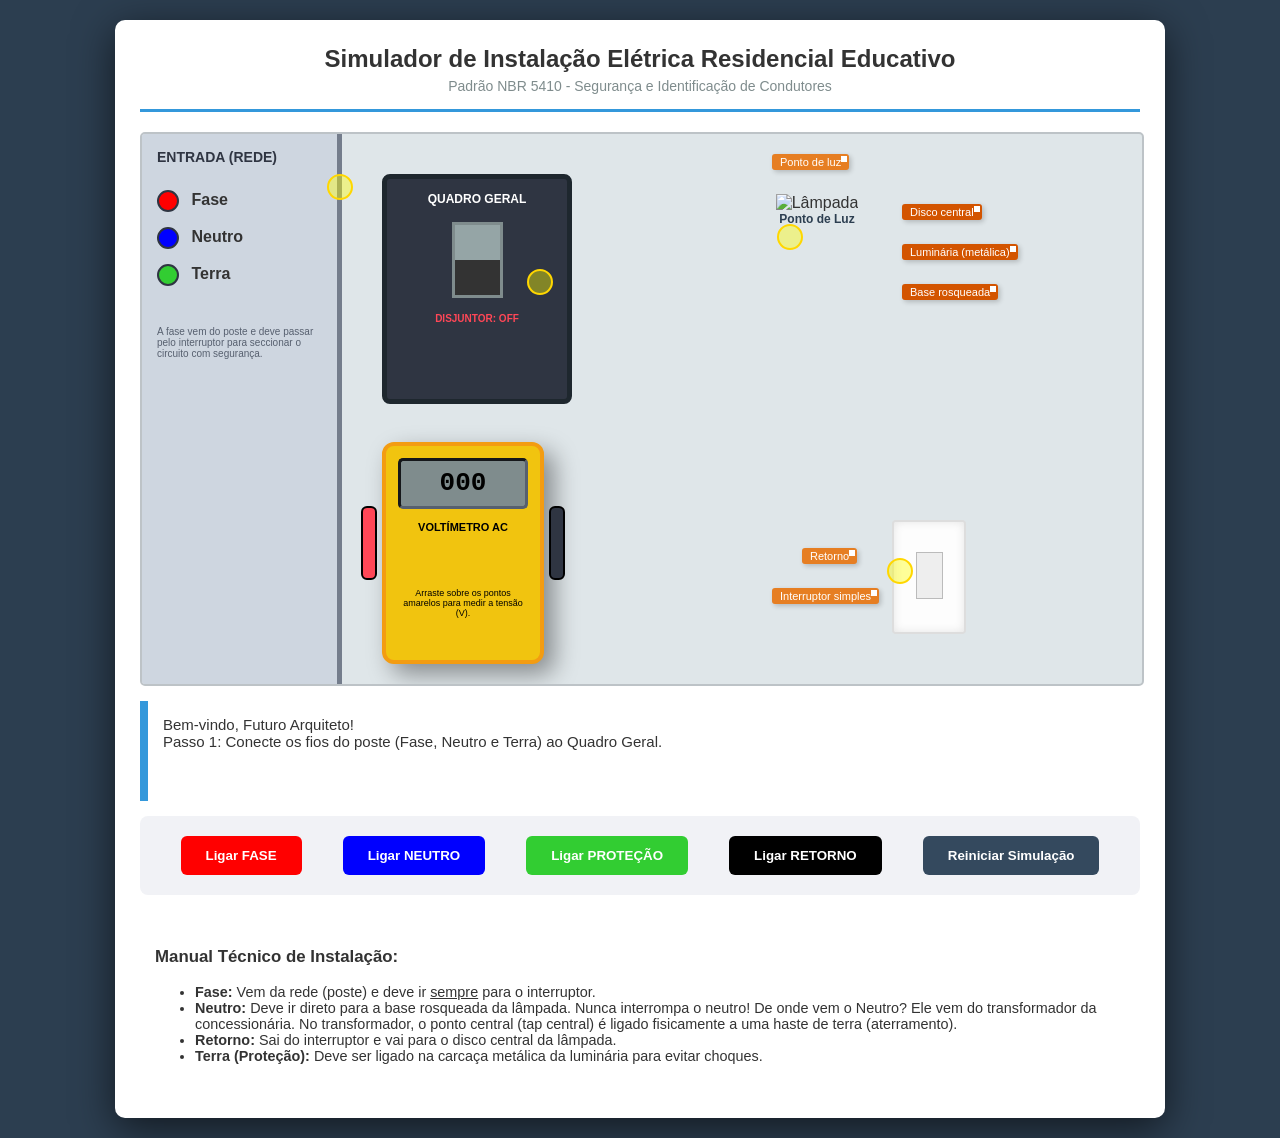
==== pagina_cinco.html @ f7be0ea6 "Create pagina_cinco.html" ====
<!DOCTYPE html>
<html lang="pt-br">
<head>
    <meta charset="UTF-8">
    <meta name="viewport" content="width=device-width, initial-scale=1.0">
    <title>Simulador Elétrico Educativo - NBR 5410</title>
    <style>
        :root {
            --fase: #ff0000;
            --neutro: #0000ff;
            --protecao: #32cd32;
            --retorno: #000000;
            --bg-wall: #dfe6e9;
        }

        body { font-family: 'Segoe UI', sans-serif; background: #2c3e50; color: white; margin: 0; display: flex; flex-direction: column; align-items: center; }
        
        #game-container { width: 1000px; background: #fff; border-radius: 10px; margin: 20px; padding: 25px; color: #333; box-shadow: 0 10px 40px rgba(0,0,0,0.6); position: relative; }
        
        .header { text-align: center; border-bottom: 3px solid #3498db; margin-bottom: 20px; padding-bottom: 10px; }

        #render-area { 
            position: relative; width: 100%; height: 550px; background: var(--bg-wall); border: 2px solid #bdc3c7; overflow: hidden; border-radius: 5px;
        }

        /* Identificadores Estilo Imagem */
        .label-tag { position: absolute; background: #e67e22; color: white; padding: 2px 8px; font-size: 11px; border-radius: 3px; z-index: 10; pointer-events: none; box-shadow: 2px 2px 5px rgba(0,0,0,0.2); }
        .label-tag::after { content: ''; position: absolute; width: 0; height: 0; border-style: solid; }

        /* Componentes */
        .component { position: absolute; cursor: pointer; z-index: 5; }
        #lampada-container { top: 60px; left: 600px; width: 150px; text-align: center; }
        #lamp-img { width: 100px; transition: filter 0.3s; }
        
        #interruptor-box { bottom: 50px; left: 750px; width: 70px; height: 110px; background: #fdfdfd; border: 2px solid #ddd; border-radius: 4px; box-shadow: inset 0 0 10px rgba(0,0,0,0.1); }
        .switch-btn { width: 25px; height: 45px; background: #eee; border: 1px solid #bbb; margin: 30px auto; cursor: pointer; }

        /* Poste e Quadro */
        #poste { position: absolute; left: 0; top: 0; width: 200px; height: 100%; background: #ced6e0; border-right: 5px solid #747d8c; padding: 15px; box-sizing: border-box; }
        .wire-source { width: 18px; height: 18px; border-radius: 50%; display: inline-block; margin-right: 8px; border: 2px solid #2f3542; cursor: pointer; vertical-align: middle; }

        #quadro-distribuicao { position: absolute; left: 240px; top: 40px; width: 160px; height: 200px; background: #2f3542; border-radius: 8px; border: 5px solid #1e272e; color: white; text-align: center; padding: 10px; }
        .breaker { width: 45px; height: 70px; background: #95a5a6; border: 3px solid #7f8c8d; margin: 15px auto; cursor: pointer; position: relative; }
        .breaker-toggle { width: 100%; height: 50%; background: #333; position: absolute; bottom: 0; transition: transform 0.2s; }
        .breaker.on .breaker-toggle { transform: translateY(-100%); background: #c0392b; }

        /* Multímetro */
        #multimeter { 
            position: absolute; width: 130px; height: 190px; background: #f1c40f; border: 4px solid #f39c12; border-radius: 12px; 
            bottom: 20px; left: 240px; z-index: 100; cursor: move; padding: 12px; color: #000; text-align: center; box-shadow: 10px 10px 25px rgba(0,0,0,0.4);
        }
        #multi-display { background: #7f8c8d; height: 45px; border-radius: 5px; font-family: 'Courier New', monospace; font-size: 26px; line-height: 45px; margin-bottom: 12px; border: 3px inset #57606f; color: #000; font-weight: bold; }
        .probe { position: absolute; width: 12px; height: 70px; border-radius: 6px; pointer-events: none; }
        #probe-red { background: #ff4757; left: -25px; top: 60px; border: 2px solid #000; }
        #probe-black { background: #2f3542; right: -25px; top: 60px; border: 2px solid #000; }

        /* Interface */
        .controls { display: flex; justify-content: space-around; padding: 20px; background: #f1f2f6; border-radius: 8px; margin-top: 15px; }
        .wire-btn { padding: 12px 25px; border: none; border-radius: 6px; cursor: pointer; font-weight: bold; color: white; transition: 0.2s; }
        .btn-fase { background: var(--fase); }
        .btn-neutro { background: var(--neutro); }
        .btn-terra { background: var(--protecao); }
        .btn-retorno { background: var(--retorno); }
        .selected { transform: scale(1.1); box-shadow: 0 0 20px gold; outline: 3px solid #f1c40f; }

        #message-box { height: 70px; margin-top: 15px; padding: 15px; background: #fff; border-left: 8px solid #3498db; font-weight: 500; font-size: 15px; }
        
        svg { position: absolute; top: 0; left: 0; width: 100%; height: 100%; pointer-events: none; z-index: 2; }
        line { stroke-width: 6; stroke-linecap: round; filter: drop-shadow(2px 2px 2px rgba(0,0,0,0.3)); }
        
        /* Hitpoints de Medição */
        .hit-point { position: absolute; width: 22px; height: 22px; background: rgba(255, 255, 0, 0.4); border: 2px solid gold; border-radius: 50%; z-index: 20; cursor: crosshair; }
        .hit-point:hover { background: rgba(255, 255, 0, 0.9); transform: scale(1.2); }
        
        /* --- FIX IS HERE: CSS for Shock Effect --- */
.short-circuit { 
    animation: flash-red 0.15s infinite; 
    background-color: rgba(255, 0, 0, 0.7) !important; 
}

@keyframes flash-red { 
    0% { opacity: 1; } 
    50% { opacity: 0.5; } 
    100% { opacity: 1; } 
}
/* --- END OF CSS FIX --- */
    </style>
</head>
<body>

<div id="game-container">
    <div class="header">
        <h2 style="margin:0">Simulador de Instalação Elétrica Residencial Educativo</h2>
        <p style="margin:5px; font-size: 14px; color: #7f8c8d;">Padrão NBR 5410 - Segurança e Identificação de Condutores</p>
    </div>

    <div id="render-area">
        <svg id="wire-canvas"></svg>

        <div class="label-tag" style="top: 20px; left: 630px;">Ponto de luz</div>
        <div class="label-tag" style="top: 70px; left: 760px; background: #d35400;">Disco central</div>
        <div class="label-tag" style="top: 110px; left: 760px; background: #d35400;">Luminária (metálica)</div>
        <div class="label-tag" style="top: 150px; left: 760px; background: #d35400;">Base rosqueada</div>
        <div class="label-tag" style="bottom: 120px; left: 660px;">Retorno</div>
        <div class="label-tag" style="bottom: 80px; left: 630px;">Interruptor simples</div>

        <div id="poste">
            <h4 style="margin:0; font-size: 14px; color: #2f3542;">ENTRADA (REDE)</h4>
            <div style="margin-top:25px">
                <div onclick="selectWire('fase', document.querySelector('.btn-fase'))"><span class="wire-source btn-fase"></span> <strong>Fase</strong></div>
                <div style="margin-top:15px" onclick="selectWire('neutro', document.querySelector('.btn-neutro'))"><span class="wire-source btn-neutro"></span> <strong>Neutro</strong></div>
                <div style="margin-top:15px" onclick="selectWire('protecao', document.querySelector('.btn-terra'))"><span class="wire-source btn-terra"></span> <strong>Terra</strong></div>
            </div>
            <p style="font-size: 10px; margin-top:40px; color: #57606f;">A fase vem do poste e deve passar pelo interruptor para seccionar o circuito com segurança.</p>
        </div>

        <div id="quadro-distribuicao" onclick="makeConnection('quadro')">
            <strong style="font-size: 12px;">QUADRO GERAL</strong>
            <div id="disjuntor-geral" class="breaker" onclick="toggleBreaker(event)">
                <div class="breaker-toggle"></div>
            </div>
            <div id="status-energia" style="font-size: 10px; font-weight: bold; color: #ff4757;">DISJUNTOR: OFF</div>
        </div>

        <div id="multimeter" onmousedown="startDrag(event)">
            <div id="multi-display">000</div>
            <div style="font-size: 11px; font-weight: bold;">VOLTÍMETRO AC</div>
            <div id="probe-red" class="probe"></div>
            <div id="probe-black" class="probe"></div>
            <p style="font-size: 9px; margin-top: 55px;">Arraste sobre os pontos amarelos para medir a tensão (V).</p>
        </div>

        <div class="hit-point" title="Entrada Fase" style="top: 40px; left: 185px;" onmouseover="measure('fase_bruta')" onmouseout="clearMeasure()"></div>
        <div class="hit-point" title="Saída Quadro" style="top: 135px; left: 385px;" onmouseover="measure('fase_quadro')" onmouseout="clearMeasure()"></div>
        <div class="hit-point" title="Terminal Interruptor" style="bottom: 100px; left: 745px;" onmouseover="measure('interruptor')" onmouseout="clearMeasure()"></div>
        <div class="hit-point" title="Terminal Lâmpada" style="top: 90px; left: 635px;" onmouseover="measure('lampada')" onmouseout="clearMeasure()"></div>

        <div id="lampada-container" class="component" onclick="makeConnection('lampada')">
            <img id="lamp-img" src="https://cdn-icons-png.flaticon.com/512/702/702797.png" alt="Lâmpada">
            <div style="font-size: 12px; font-weight: bold; color: #2c3e50;">Ponto de Luz</div>
        </div>

        <div id="interruptor-box" class="component" onclick="makeConnection('interruptor')">
            <div id="switch-lever" class="switch-btn" onclick="event.stopPropagation(); toggleSwitch();"></div>
        </div>
    </div>

    <div id="message-box">
        Bem-vindo, Futuro Arquiteto! <br>Passo 1: Conecte os fios do poste (Fase, Neutro e Terra) ao Quadro Geral.
    </div>

    <div class="controls">
        <button class="wire-btn btn-fase" onclick="selectWire('fase', this)">Ligar FASE</button>
        <button class="wire-btn btn-neutro" onclick="selectWire('neutro', this)">Ligar NEUTRO</button>
        <button class="wire-btn btn-terra" onclick="selectWire('protecao', this)">Ligar PROTEÇÃO</button>
        <button class="wire-btn btn-retorno" onclick="selectWire('retorno', this)">Ligar RETORNO</button>
        <button class="wire-btn" style="background: #34495e;" onclick="resetGame()">Reiniciar Simulação</button>
    </div>
    
      <div style="margin-top: 20px; font-size: 0.9em; background: #fff; padding: 15px; border-radius: 5px;">
        <h3>Manual Técnico de Instalação:</h3>
        <ul>
            <li><strong>Fase:</strong> Vem da rede (poste) e deve ir <u>sempre</u> para o interruptor.</li>
            <li><strong>Neutro:</strong> Deve ir direto para a base rosqueada da lâmpada. Nunca interrompa o neutro! De onde vem o Neutro? Ele vem do transformador da concessionária. No transformador, o ponto central (tap central) é ligado fisicamente a uma haste de terra (aterramento).</li>
            <li><strong>Retorno:</strong> Sai do interruptor e vai para o disco central da lâmpada.</li>
            <li><strong>Terra (Proteção):</strong> Deve ser ligado na carcaça metálica da luminária para evitar choques.</li>
        </ul>
    </div>
</div>

<script>
     let switchOn = false; 
    let selectedWireType = null;
    let breakerOn = false;
    let connections = { 
        posteToQuadro: { fase: false, neutro: false, protecao: false },
        quadroToHouse: { fase: false, neutro: false, retorno: false, protecao: false }
    };

    const canvas = document.getElementById('wire-canvas');
    const msgBox = document.getElementById('message-box');
    const display = document.getElementById('multi-display');

    function selectWire(type, btn) {
        selectedWireType = type;
        document.querySelectorAll('.wire-btn').forEach(b => b.classList.remove('selected'));
        btn.classList.add('selected');
        msgBox.innerHTML = `Fio <strong>${type.toUpperCase()}</strong> selecionado. Clique no destino para conectar.`;
    }

    function toggleBreaker(e) {
        e.stopPropagation();
        if (!connections.posteToQuadro.fase) {
            msgBox.innerHTML = "❌ <span style='color:red'>ERRO:</span> Não há energia chegando do poste ao quadro!";
            return;
        }
        breakerOn = !breakerOn;
        const b = document.getElementById('disjuntor-geral');
        const s = document.getElementById('status-energia');
        if (breakerOn) {
            b.classList.add('on');
            s.innerText = "DISJUNTOR: ON";
            s.style.color = "#2ecc71";
            msgBox.innerHTML = "⚡ <strong>Energia armada!</strong> Use o multímetro para testar os pontos de luz.";
            checkVictory();
        } else {
            b.classList.remove('on');
            s.innerText = "DISJUNTOR: OFF";
            s.style.color = "#ff4757";
            document.getElementById('lamp-img').style.filter = "none";
        }
    }

    function drawLine(x1, y1, x2, y2, color) {
        const line = document.createElementNS('http://www.w3.org/2000/svg', 'line');
        line.setAttribute('x1', x1); line.setAttribute('y1', y1);
        line.setAttribute('x2', x2); line.setAttribute('y2', y2);
        line.setAttribute('stroke', color);
        canvas.appendChild(line);
    }

   function makeConnection(target) {
    if (!selectedWireType) return;

    let isCorrect = false; // Track if the connection is valid

    if (selectedWireType === 'fase') {
        if (target === 'quadro') {
            drawLine(200, 45, 240, 140, 'red');
            connections.posteToQuadro.fase = true;
            msgBox.innerText = "Fase conectada à entrada do disjuntor geral.";
            isCorrect = true;
        } else if (target === 'interruptor') {
            if (!connections.posteToQuadro.fase) { msgBox.innerText = "Ligue o quadro ao poste primeiro!"; return; }
            drawLine(400, 140, 750, 440, 'red');
            connections.quadroToHouse.fase = true;
            msgBox.innerText = "Fase conectada ao interruptor (conforme NBR 5410).";
            isCorrect = true;
        }
    } 
    else if (selectedWireType === 'neutro') {
        if (target === 'quadro') {
            drawLine(200, 85, 240, 95, 'blue');
            connections.posteToQuadro.neutro = true;
            isCorrect = true;
        } else if (target === 'lampada') {
            drawLine(400, 95, 630, 95, 'blue');
            connections.quadroToHouse.neutro = true;
            msgBox.innerText = "Neutro conectado à base rosqueada da lâmpada.";
            isCorrect = true;
        }
    }
    else if (selectedWireType === 'retorno' && target === 'lampada') {
        if (!connections.quadroToHouse.fase) { msgBox.innerText = "O interruptor precisa de fase para gerar retorno!"; return; }
        drawLine(785, 440, 700, 150, 'black');
        connections.quadroToHouse.retorno = true;
        msgBox.innerText = "Retorno conectado ao disco central da lâmpada.";
        isCorrect = true;
    }
    else if (selectedWireType === 'protecao' && target === 'lampada') {
        drawLine(200, 125, 740, 70, 'green');
        connections.quadroToHouse.protecao = true;
        msgBox.innerText = "Luminária metálica devidamente aterrada.";
        isCorrect = true;
    }

    // --- FIX IS HERE: Trigger shock if connection was invalid ---
    if (!isCorrect) {
        triggerShortCircuit();
    }
    // --- END OF LOGIC FIX ---

    if (breakerOn) checkVictory();
}

// New function to handle the visual shock
function triggerShortCircuit() {
    msgBox.innerHTML = "<strong style='color:red;'>💥 ERRO DE CONEXÃO!</strong> Isso causaria um curto-circuito ou choque!";
    const area = document.getElementById('render-area');
    area.classList.add('short-circuit');
    
    setTimeout(() => {
        area.classList.remove('short-circuit');
        // Optional: Reset logic here if you want them to start over after a shock
    }, 1000);
}

    
    function startDrag(e) {
        let multi = document.getElementById('multimeter');
        let offset = { x: e.clientX - multi.offsetLeft, y: e.clientY - multi.offsetTop };
        document.onmousemove = (ev) => {
            multi.style.left = (ev.clientX - offset.x) + 'px';
            multi.style.top = (ev.clientY - offset.y) + 'px';
        };
        document.onmouseup = () => document.onmousemove = null;
    }

    function resetGame() { location.reload(); }
    
   

function toggleSwitch() {
    // Only allow the switch to work if wires are connected
    if (!connections.quadroToHouse.fase || !connections.quadroToHouse.retorno) {
        msgBox.innerHTML = "⚠️ O interruptor está sem fiação completa para funcionar.";
        return;
    }

    switchOn = !switchOn;
    const lever = document.getElementById('switch-lever');
    
    lever.style.backgroundColor = switchOn ? "#fff" : "#eee";
    lever.style.transform = switchOn ? "scaleY(0.8)" : "scaleY(1)";

    msgBox.innerHTML = switchOn ? "🔌 <strong>Interruptor Ligado.</strong>" : "🔌 <strong>Interruptor Desligado.</strong>";

    checkVictory();
}

// Single, definitive measurement function
function measure(point) {
    if (point === 'fase_bruta') {
        display.innerText = "127";
    } else if (!breakerOn) {
        display.innerText = "000";
    } else {
        if (point === 'fase_quadro' && connections.posteToQuadro.fase) {
            display.innerText = "127";
        } else if (point === 'interruptor' && connections.quadroToHouse.fase) {
            display.innerText = "127";
        } else if (point === 'lampada' && connections.quadroToHouse.retorno && switchOn) {
            display.innerText = "127";
        } else {
            display.innerText = "000";
        }
    }
}

function clearMeasure() { 
    display.innerText = "000"; 
}

function checkVictory() {
    const lamp = document.getElementById('lamp-img');
    const isFullyConnected = connections.quadroToHouse.fase && 
                             connections.quadroToHouse.neutro && 
                             connections.quadroToHouse.retorno;

    if (breakerOn && switchOn && isFullyConnected) {
        lamp.style.filter = "drop-shadow(0 0 40px #f1c40f) brightness(1.3)";
        msgBox.innerHTML = "<b style='color:green; font-size: 18px;'>💡 EXCELENTE! Circuito fechado e Lâmpada Acesa!</b>";
    } else {
        lamp.style.filter = "none";
        if (breakerOn && !switchOn && isFullyConnected) {
            msgBox.innerHTML = "⚡ <b>Circuito pronto.</b> Ligue o interruptor para acender a lâmpada.";
        }
    }
}

</script>

</body>
</html>
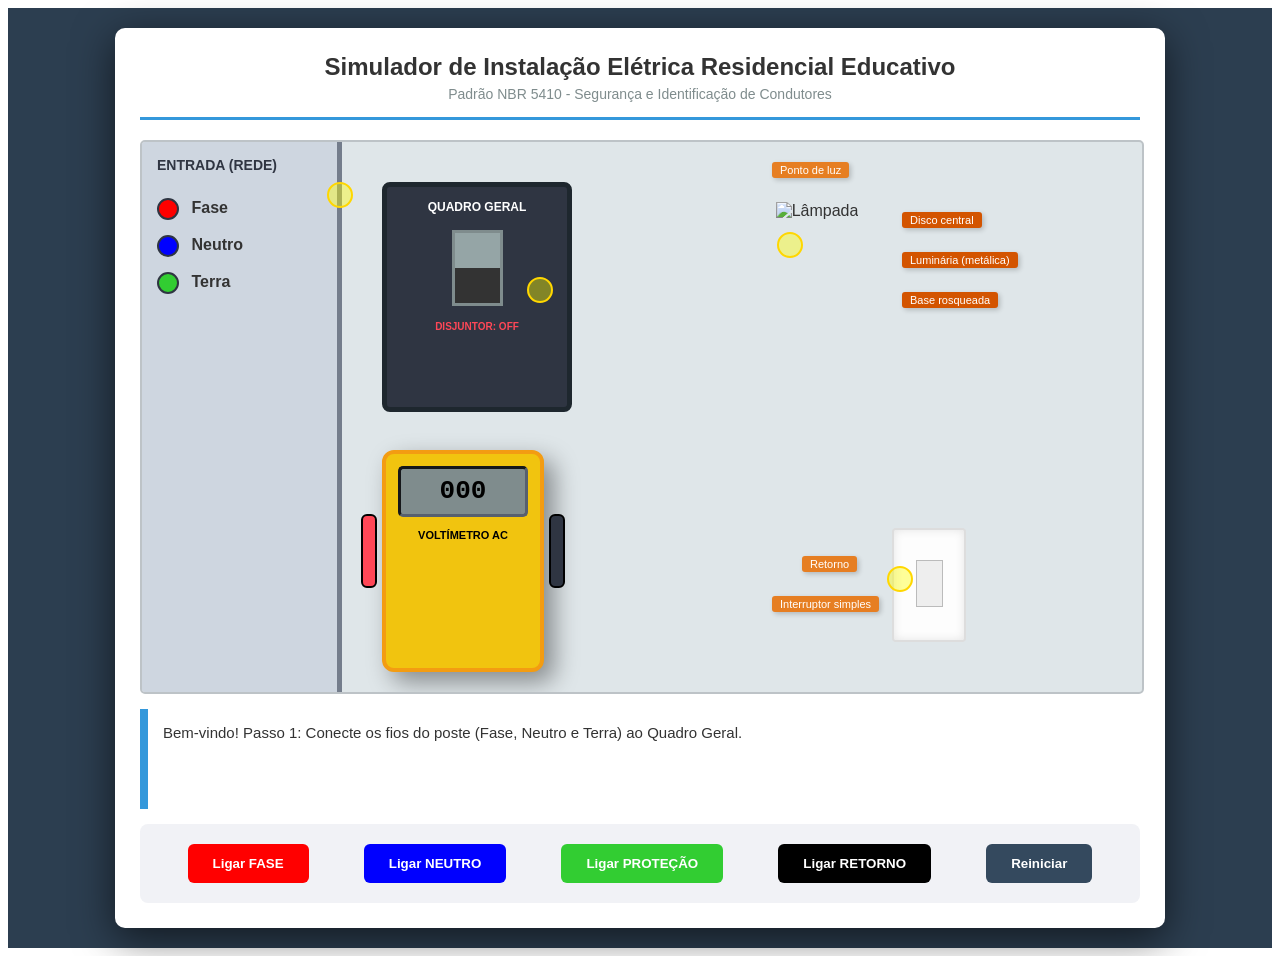
==== commit a9e2bfc5: "Update pagina_cinco.html" ====
--- a/pagina_cinco.html
+++ b/pagina_cinco.html
@@ -5,17 +5,32 @@
     <meta name="viewport" content="width=device-width, initial-scale=1.0">
     <title>Simulador Elétrico Educativo - NBR 5410</title>
     <style>
-        :root {
+        /* Scoped styles to prevent index.html interference */
+        #simulador-p5-root {
             --fase: #ff0000;
             --neutro: #0000ff;
             --protecao: #32cd32;
             --retorno: #000000;
             --bg-wall: #dfe6e9;
-        }
-
-        body { font-family: 'Segoe UI', sans-serif; background: #2c3e50; color: white; margin: 0; display: flex; flex-direction: column; align-items: center; }
-        
-        #game-container { width: 1000px; background: #fff; border-radius: 10px; margin: 20px; padding: 25px; color: #333; box-shadow: 0 10px 40px rgba(0,0,0,0.6); position: relative; }
+            font-family: 'Segoe UI', Tahoma, Geneva, Verdana, sans-serif;
+            background: #2c3e50;
+            color: white;
+            display: flex;
+            flex-direction: column;
+            align-items: center;
+            padding: 20px;
+            min-height: 100vh;
+        }
+        
+        #game-container { 
+            width: 1000px; 
+            background: #fff; 
+            border-radius: 10px; 
+            padding: 25px; 
+            color: #333; 
+            box-shadow: 0 10px 40px rgba(0,0,0,0.6); 
+            position: relative; 
+        }
         
         .header { text-align: center; border-bottom: 3px solid #3498db; margin-bottom: 20px; padding-bottom: 10px; }
 
@@ -23,11 +38,8 @@
             position: relative; width: 100%; height: 550px; background: var(--bg-wall); border: 2px solid #bdc3c7; overflow: hidden; border-radius: 5px;
         }
 
-        /* Identificadores Estilo Imagem */
         .label-tag { position: absolute; background: #e67e22; color: white; padding: 2px 8px; font-size: 11px; border-radius: 3px; z-index: 10; pointer-events: none; box-shadow: 2px 2px 5px rgba(0,0,0,0.2); }
-        .label-tag::after { content: ''; position: absolute; width: 0; height: 0; border-style: solid; }
-
-        /* Componentes */
+
         .component { position: absolute; cursor: pointer; z-index: 5; }
         #lampada-container { top: 60px; left: 600px; width: 150px; text-align: center; }
         #lamp-img { width: 100px; transition: filter 0.3s; }
@@ -35,7 +47,6 @@
         #interruptor-box { bottom: 50px; left: 750px; width: 70px; height: 110px; background: #fdfdfd; border: 2px solid #ddd; border-radius: 4px; box-shadow: inset 0 0 10px rgba(0,0,0,0.1); }
         .switch-btn { width: 25px; height: 45px; background: #eee; border: 1px solid #bbb; margin: 30px auto; cursor: pointer; }
 
-        /* Poste e Quadro */
         #poste { position: absolute; left: 0; top: 0; width: 200px; height: 100%; background: #ced6e0; border-right: 5px solid #747d8c; padding: 15px; box-sizing: border-box; }
         .wire-source { width: 18px; height: 18px; border-radius: 50%; display: inline-block; margin-right: 8px; border: 2px solid #2f3542; cursor: pointer; vertical-align: middle; }
 
@@ -44,7 +55,6 @@
         .breaker-toggle { width: 100%; height: 50%; background: #333; position: absolute; bottom: 0; transition: transform 0.2s; }
         .breaker.on .breaker-toggle { transform: translateY(-100%); background: #c0392b; }
 
-        /* Multímetro */
         #multimeter { 
             position: absolute; width: 130px; height: 190px; background: #f1c40f; border: 4px solid #f39c12; border-radius: 12px; 
             bottom: 20px; left: 240px; z-index: 100; cursor: move; padding: 12px; color: #000; text-align: center; box-shadow: 10px 10px 25px rgba(0,0,0,0.4);
@@ -54,7 +64,6 @@
         #probe-red { background: #ff4757; left: -25px; top: 60px; border: 2px solid #000; }
         #probe-black { background: #2f3542; right: -25px; top: 60px; border: 2px solid #000; }
 
-        /* Interface */
         .controls { display: flex; justify-content: space-around; padding: 20px; background: #f1f2f6; border-radius: 8px; margin-top: 15px; }
         .wire-btn { padding: 12px 25px; border: none; border-radius: 6px; cursor: pointer; font-weight: bold; color: white; transition: 0.2s; }
         .btn-fase { background: var(--fase); }
@@ -63,303 +72,224 @@
         .btn-retorno { background: var(--retorno); }
         .selected { transform: scale(1.1); box-shadow: 0 0 20px gold; outline: 3px solid #f1c40f; }
 
-        #message-box { height: 70px; margin-top: 15px; padding: 15px; background: #fff; border-left: 8px solid #3498db; font-weight: 500; font-size: 15px; }
+        #message-box { height: 70px; margin-top: 15px; padding: 15px; background: #fff; border-left: 8px solid #3498db; font-weight: 500; font-size: 15px; color: #333; }
         
         svg { position: absolute; top: 0; left: 0; width: 100%; height: 100%; pointer-events: none; z-index: 2; }
         line { stroke-width: 6; stroke-linecap: round; filter: drop-shadow(2px 2px 2px rgba(0,0,0,0.3)); }
         
-        /* Hitpoints de Medição */
         .hit-point { position: absolute; width: 22px; height: 22px; background: rgba(255, 255, 0, 0.4); border: 2px solid gold; border-radius: 50%; z-index: 20; cursor: crosshair; }
         .hit-point:hover { background: rgba(255, 255, 0, 0.9); transform: scale(1.2); }
         
-        /* --- FIX IS HERE: CSS for Shock Effect --- */
-.short-circuit { 
-    animation: flash-red 0.15s infinite; 
-    background-color: rgba(255, 0, 0, 0.7) !important; 
-}
-
-@keyframes flash-red { 
-    0% { opacity: 1; } 
-    50% { opacity: 0.5; } 
-    100% { opacity: 1; } 
-}
-/* --- END OF CSS FIX --- */
+        .short-circuit { animation: flash-red 0.15s infinite; background-color: rgba(255, 0, 0, 0.7) !important; }
+        @keyframes flash-red { 0% { opacity: 1; } 50% { opacity: 0.5; } 100% { opacity: 1; } }
     </style>
 </head>
 <body>
 
-<div id="game-container">
-    <div class="header">
-        <h2 style="margin:0">Simulador de Instalação Elétrica Residencial Educativo</h2>
-        <p style="margin:5px; font-size: 14px; color: #7f8c8d;">Padrão NBR 5410 - Segurança e Identificação de Condutores</p>
-    </div>
-
-    <div id="render-area">
-        <svg id="wire-canvas"></svg>
-
-        <div class="label-tag" style="top: 20px; left: 630px;">Ponto de luz</div>
-        <div class="label-tag" style="top: 70px; left: 760px; background: #d35400;">Disco central</div>
-        <div class="label-tag" style="top: 110px; left: 760px; background: #d35400;">Luminária (metálica)</div>
-        <div class="label-tag" style="top: 150px; left: 760px; background: #d35400;">Base rosqueada</div>
-        <div class="label-tag" style="bottom: 120px; left: 660px;">Retorno</div>
-        <div class="label-tag" style="bottom: 80px; left: 630px;">Interruptor simples</div>
-
-        <div id="poste">
-            <h4 style="margin:0; font-size: 14px; color: #2f3542;">ENTRADA (REDE)</h4>
-            <div style="margin-top:25px">
-                <div onclick="selectWire('fase', document.querySelector('.btn-fase'))"><span class="wire-source btn-fase"></span> <strong>Fase</strong></div>
-                <div style="margin-top:15px" onclick="selectWire('neutro', document.querySelector('.btn-neutro'))"><span class="wire-source btn-neutro"></span> <strong>Neutro</strong></div>
-                <div style="margin-top:15px" onclick="selectWire('protecao', document.querySelector('.btn-terra'))"><span class="wire-source btn-terra"></span> <strong>Terra</strong></div>
-            </div>
-            <p style="font-size: 10px; margin-top:40px; color: #57606f;">A fase vem do poste e deve passar pelo interruptor para seccionar o circuito com segurança.</p>
-        </div>
-
-        <div id="quadro-distribuicao" onclick="makeConnection('quadro')">
-            <strong style="font-size: 12px;">QUADRO GERAL</strong>
-            <div id="disjuntor-geral" class="breaker" onclick="toggleBreaker(event)">
-                <div class="breaker-toggle"></div>
-            </div>
-            <div id="status-energia" style="font-size: 10px; font-weight: bold; color: #ff4757;">DISJUNTOR: OFF</div>
-        </div>
-
-        <div id="multimeter" onmousedown="startDrag(event)">
-            <div id="multi-display">000</div>
-            <div style="font-size: 11px; font-weight: bold;">VOLTÍMETRO AC</div>
-            <div id="probe-red" class="probe"></div>
-            <div id="probe-black" class="probe"></div>
-            <p style="font-size: 9px; margin-top: 55px;">Arraste sobre os pontos amarelos para medir a tensão (V).</p>
-        </div>
-
-        <div class="hit-point" title="Entrada Fase" style="top: 40px; left: 185px;" onmouseover="measure('fase_bruta')" onmouseout="clearMeasure()"></div>
-        <div class="hit-point" title="Saída Quadro" style="top: 135px; left: 385px;" onmouseover="measure('fase_quadro')" onmouseout="clearMeasure()"></div>
-        <div class="hit-point" title="Terminal Interruptor" style="bottom: 100px; left: 745px;" onmouseover="measure('interruptor')" onmouseout="clearMeasure()"></div>
-        <div class="hit-point" title="Terminal Lâmpada" style="top: 90px; left: 635px;" onmouseover="measure('lampada')" onmouseout="clearMeasure()"></div>
-
-        <div id="lampada-container" class="component" onclick="makeConnection('lampada')">
-            <img id="lamp-img" src="https://cdn-icons-png.flaticon.com/512/702/702797.png" alt="Lâmpada">
-            <div style="font-size: 12px; font-weight: bold; color: #2c3e50;">Ponto de Luz</div>
-        </div>
-
-        <div id="interruptor-box" class="component" onclick="makeConnection('interruptor')">
-            <div id="switch-lever" class="switch-btn" onclick="event.stopPropagation(); toggleSwitch();"></div>
-        </div>
-    </div>
-
-    <div id="message-box">
-        Bem-vindo, Futuro Arquiteto! <br>Passo 1: Conecte os fios do poste (Fase, Neutro e Terra) ao Quadro Geral.
-    </div>
-
-    <div class="controls">
-        <button class="wire-btn btn-fase" onclick="selectWire('fase', this)">Ligar FASE</button>
-        <button class="wire-btn btn-neutro" onclick="selectWire('neutro', this)">Ligar NEUTRO</button>
-        <button class="wire-btn btn-terra" onclick="selectWire('protecao', this)">Ligar PROTEÇÃO</button>
-        <button class="wire-btn btn-retorno" onclick="selectWire('retorno', this)">Ligar RETORNO</button>
-        <button class="wire-btn" style="background: #34495e;" onclick="resetGame()">Reiniciar Simulação</button>
-    </div>
-    
-      <div style="margin-top: 20px; font-size: 0.9em; background: #fff; padding: 15px; border-radius: 5px;">
-        <h3>Manual Técnico de Instalação:</h3>
-        <ul>
-            <li><strong>Fase:</strong> Vem da rede (poste) e deve ir <u>sempre</u> para o interruptor.</li>
-            <li><strong>Neutro:</strong> Deve ir direto para a base rosqueada da lâmpada. Nunca interrompa o neutro! De onde vem o Neutro? Ele vem do transformador da concessionária. No transformador, o ponto central (tap central) é ligado fisicamente a uma haste de terra (aterramento).</li>
-            <li><strong>Retorno:</strong> Sai do interruptor e vai para o disco central da lâmpada.</li>
-            <li><strong>Terra (Proteção):</strong> Deve ser ligado na carcaça metálica da luminária para evitar choques.</li>
-        </ul>
+<div id="simulador-p5-root">
+    <div id="game-container">
+        <div class="header">
+            <h2 style="margin:0">Simulador de Instalação Elétrica Residencial Educativo</h2>
+            <p style="margin:5px; font-size: 14px; color: #7f8c8d;">Padrão NBR 5410 - Segurança e Identificação de Condutores</p>
+        </div>
+
+        <div id="render-area">
+            <svg id="wire-canvas"></svg>
+
+            <div class="label-tag" style="top: 20px; left: 630px;">Ponto de luz</div>
+            <div class="label-tag" style="top: 70px; left: 760px; background: #d35400;">Disco central</div>
+            <div class="label-tag" style="top: 110px; left: 760px; background: #d35400;">Luminária (metálica)</div>
+            <div class="label-tag" style="top: 150px; left: 760px; background: #d35400;">Base rosqueada</div>
+            <div class="label-tag" style="bottom: 120px; left: 660px;">Retorno</div>
+            <div class="label-tag" style="bottom: 80px; left: 630px;">Interruptor simples</div>
+
+            <div id="poste">
+                <h4 style="margin:0; font-size: 14px; color: #2f3542;">ENTRADA (REDE)</h4>
+                <div style="margin-top:25px">
+                    <div onclick="selectWire('fase', document.querySelector('.btn-fase'))"><span class="wire-source btn-fase"></span> <strong>Fase</strong></div>
+                    <div style="margin-top:15px" onclick="selectWire('neutro', document.querySelector('.btn-neutro'))"><span class="wire-source btn-neutro"></span> <strong>Neutro</strong></div>
+                    <div style="margin-top:15px" onclick="selectWire('protecao', document.querySelector('.btn-terra'))"><span class="wire-source btn-terra"></span> <strong>Terra</strong></div>
+                </div>
+            </div>
+
+            <div id="quadro-distribuicao" onclick="makeConnection('quadro')">
+                <strong style="font-size: 12px;">QUADRO GERAL</strong>
+                <div id="disjuntor-geral" class="breaker" onclick="toggleBreaker(event)">
+                    <div class="breaker-toggle"></div>
+                </div>
+                <div id="status-energia" style="font-size: 10px; font-weight: bold; color: #ff4757;">DISJUNTOR: OFF</div>
+            </div>
+
+            <div id="multimeter" onmousedown="startDrag(event)">
+                <div id="multi-display">000</div>
+                <div style="font-size: 11px; font-weight: bold;">VOLTÍMETRO AC</div>
+                <div id="probe-red" class="probe"></div>
+                <div id="probe-black" class="probe"></div>
+            </div>
+
+            <div class="hit-point" title="Entrada Fase" style="top: 40px; left: 185px;" onmouseover="measure('fase_bruta')" onmouseout="clearMeasure()"></div>
+            <div class="hit-point" title="Saída Quadro" style="top: 135px; left: 385px;" onmouseover="measure('fase_quadro')" onmouseout="clearMeasure()"></div>
+            <div class="hit-point" title="Terminal Interruptor" style="bottom: 100px; left: 745px;" onmouseover="measure('interruptor')" onmouseout="clearMeasure()"></div>
+            <div class="hit-point" title="Terminal Lâmpada" style="top: 90px; left: 635px;" onmouseover="measure('lampada')" onmouseout="clearMeasure()"></div>
+
+            <div id="lampada-container" class="component" onclick="makeConnection('lampada')">
+                <img id="lamp-img" src="https://cdn-icons-png.flaticon.com/512/702/702797.png" alt="Lâmpada">
+            </div>
+
+            <div id="interruptor-box" class="component" onclick="makeConnection('interruptor')">
+                <div id="switch-lever" class="switch-btn" onclick="event.stopPropagation(); toggleSwitch();"></div>
+            </div>
+        </div>
+
+        <div id="message-box">
+            Bem-vindo! Passo 1: Conecte os fios do poste (Fase, Neutro e Terra) ao Quadro Geral.
+        </div>
+
+        <div class="controls">
+            <button class="wire-btn btn-fase" onclick="selectWire('fase', this)">Ligar FASE</button>
+            <button class="wire-btn btn-neutro" onclick="selectWire('neutro', this)">Ligar NEUTRO</button>
+            <button class="wire-btn btn-terra" onclick="selectWire('protecao', this)">Ligar PROTEÇÃO</button>
+            <button class="wire-btn btn-retorno" onclick="selectWire('retorno', this)">Ligar RETORNO</button>
+            <button class="wire-btn" style="background: #34495e;" onclick="resetSimulator()">Reiniciar</button>
+        </div>
     </div>
 </div>
 
 <script>
-     let switchOn = false; 
-    let selectedWireType = null;
-    let breakerOn = false;
-    let connections = { 
-        posteToQuadro: { fase: false, neutro: false, protecao: false },
-        quadroToHouse: { fase: false, neutro: false, retorno: false, protecao: false }
-    };
-
-    const canvas = document.getElementById('wire-canvas');
-    const msgBox = document.getElementById('message-box');
-    const display = document.getElementById('multi-display');
-
-    function selectWire(type, btn) {
-        selectedWireType = type;
-        document.querySelectorAll('.wire-btn').forEach(b => b.classList.remove('selected'));
-        btn.classList.add('selected');
-        msgBox.innerHTML = `Fio <strong>${type.toUpperCase()}</strong> selecionado. Clique no destino para conectar.`;
-    }
-
-    function toggleBreaker(e) {
-        e.stopPropagation();
-        if (!connections.posteToQuadro.fase) {
-            msgBox.innerHTML = "❌ <span style='color:red'>ERRO:</span> Não há energia chegando do poste ao quadro!";
-            return;
-        }
-        breakerOn = !breakerOn;
-        const b = document.getElementById('disjuntor-geral');
-        const s = document.getElementById('status-energia');
-        if (breakerOn) {
-            b.classList.add('on');
-            s.innerText = "DISJUNTOR: ON";
-            s.style.color = "#2ecc71";
-            msgBox.innerHTML = "⚡ <strong>Energia armada!</strong> Use o multímetro para testar os pontos de luz.";
+    (function() {
+        let switchOn = false; 
+        let selectedWireType = null;
+        let breakerOn = false;
+        let connections = { 
+            posteToQuadro: { fase: false, neutro: false, protecao: false },
+            quadroToHouse: { fase: false, neutro: false, retorno: false, protecao: false }
+        };
+
+        const canvas = document.getElementById('wire-canvas');
+        const msgBox = document.getElementById('message-box');
+        const display = document.getElementById('multi-display');
+
+        window.selectWire = function(type, btn) {
+            selectedWireType = type;
+            document.querySelectorAll('.wire-btn').forEach(b => b.classList.remove('selected'));
+            btn.classList.add('selected');
+            msgBox.innerHTML = `Fio <strong>${type.toUpperCase()}</strong> selecionado. Clique no destino.`;
+        };
+
+        window.toggleBreaker = function(e) {
+            e.stopPropagation();
+            if (!connections.posteToQuadro.fase) {
+                msgBox.innerHTML = "❌ <span style='color:red'>ERRO:</span> Não há energia no quadro!";
+                return;
+            }
+            breakerOn = !breakerOn;
+            document.getElementById('disjuntor-geral').classList.toggle('on', breakerOn);
+            const s = document.getElementById('status-energia');
+            s.innerText = breakerOn ? "DISJUNTOR: ON" : "DISJUNTOR: OFF";
+            s.style.color = breakerOn ? "#2ecc71" : "#ff4757";
             checkVictory();
-        } else {
-            b.classList.remove('on');
-            s.innerText = "DISJUNTOR: OFF";
-            s.style.color = "#ff4757";
-            document.getElementById('lamp-img').style.filter = "none";
-        }
-    }
-
-    function drawLine(x1, y1, x2, y2, color) {
-        const line = document.createElementNS('http://www.w3.org/2000/svg', 'line');
-        line.setAttribute('x1', x1); line.setAttribute('y1', y1);
-        line.setAttribute('x2', x2); line.setAttribute('y2', y2);
-        line.setAttribute('stroke', color);
-        canvas.appendChild(line);
-    }
-
-   function makeConnection(target) {
-    if (!selectedWireType) return;
-
-    let isCorrect = false; // Track if the connection is valid
-
-    if (selectedWireType === 'fase') {
-        if (target === 'quadro') {
-            drawLine(200, 45, 240, 140, 'red');
-            connections.posteToQuadro.fase = true;
-            msgBox.innerText = "Fase conectada à entrada do disjuntor geral.";
-            isCorrect = true;
-        } else if (target === 'interruptor') {
-            if (!connections.posteToQuadro.fase) { msgBox.innerText = "Ligue o quadro ao poste primeiro!"; return; }
-            drawLine(400, 140, 750, 440, 'red');
-            connections.quadroToHouse.fase = true;
-            msgBox.innerText = "Fase conectada ao interruptor (conforme NBR 5410).";
-            isCorrect = true;
-        }
-    } 
-    else if (selectedWireType === 'neutro') {
-        if (target === 'quadro') {
-            drawLine(200, 85, 240, 95, 'blue');
-            connections.posteToQuadro.neutro = true;
-            isCorrect = true;
-        } else if (target === 'lampada') {
-            drawLine(400, 95, 630, 95, 'blue');
-            connections.quadroToHouse.neutro = true;
-            msgBox.innerText = "Neutro conectado à base rosqueada da lâmpada.";
-            isCorrect = true;
-        }
-    }
-    else if (selectedWireType === 'retorno' && target === 'lampada') {
-        if (!connections.quadroToHouse.fase) { msgBox.innerText = "O interruptor precisa de fase para gerar retorno!"; return; }
-        drawLine(785, 440, 700, 150, 'black');
-        connections.quadroToHouse.retorno = true;
-        msgBox.innerText = "Retorno conectado ao disco central da lâmpada.";
-        isCorrect = true;
-    }
-    else if (selectedWireType === 'protecao' && target === 'lampada') {
-        drawLine(200, 125, 740, 70, 'green');
-        connections.quadroToHouse.protecao = true;
-        msgBox.innerText = "Luminária metálica devidamente aterrada.";
-        isCorrect = true;
-    }
-
-    // --- FIX IS HERE: Trigger shock if connection was invalid ---
-    if (!isCorrect) {
-        triggerShortCircuit();
-    }
-    // --- END OF LOGIC FIX ---
-
-    if (breakerOn) checkVictory();
-}
-
-// New function to handle the visual shock
-function triggerShortCircuit() {
-    msgBox.innerHTML = "<strong style='color:red;'>💥 ERRO DE CONEXÃO!</strong> Isso causaria um curto-circuito ou choque!";
-    const area = document.getElementById('render-area');
-    area.classList.add('short-circuit');
-    
-    setTimeout(() => {
-        area.classList.remove('short-circuit');
-        // Optional: Reset logic here if you want them to start over after a shock
-    }, 1000);
-}
-
-    
-    function startDrag(e) {
-        let multi = document.getElementById('multimeter');
-        let offset = { x: e.clientX - multi.offsetLeft, y: e.clientY - multi.offsetTop };
-        document.onmousemove = (ev) => {
-            multi.style.left = (ev.clientX - offset.x) + 'px';
-            multi.style.top = (ev.clientY - offset.y) + 'px';
-        };
-        document.onmouseup = () => document.onmousemove = null;
-    }
-
-    function resetGame() { location.reload(); }
-    
-   
-
-function toggleSwitch() {
-    // Only allow the switch to work if wires are connected
-    if (!connections.quadroToHouse.fase || !connections.quadroToHouse.retorno) {
-        msgBox.innerHTML = "⚠️ O interruptor está sem fiação completa para funcionar.";
-        return;
-    }
-
-    switchOn = !switchOn;
-    const lever = document.getElementById('switch-lever');
-    
-    lever.style.backgroundColor = switchOn ? "#fff" : "#eee";
-    lever.style.transform = switchOn ? "scaleY(0.8)" : "scaleY(1)";
-
-    msgBox.innerHTML = switchOn ? "🔌 <strong>Interruptor Ligado.</strong>" : "🔌 <strong>Interruptor Desligado.</strong>";
-
-    checkVictory();
-}
-
-// Single, definitive measurement function
-function measure(point) {
-    if (point === 'fase_bruta') {
-        display.innerText = "127";
-    } else if (!breakerOn) {
-        display.innerText = "000";
-    } else {
-        if (point === 'fase_quadro' && connections.posteToQuadro.fase) {
-            display.innerText = "127";
-        } else if (point === 'interruptor' && connections.quadroToHouse.fase) {
-            display.innerText = "127";
-        } else if (point === 'lampada' && connections.quadroToHouse.retorno && switchOn) {
-            display.innerText = "127";
-        } else {
-            display.innerText = "000";
-        }
-    }
-}
-
-function clearMeasure() { 
-    display.innerText = "000"; 
-}
-
-function checkVictory() {
-    const lamp = document.getElementById('lamp-img');
-    const isFullyConnected = connections.quadroToHouse.fase && 
-                             connections.quadroToHouse.neutro && 
-                             connections.quadroToHouse.retorno;
-
-    if (breakerOn && switchOn && isFullyConnected) {
-        lamp.style.filter = "drop-shadow(0 0 40px #f1c40f) brightness(1.3)";
-        msgBox.innerHTML = "<b style='color:green; font-size: 18px;'>💡 EXCELENTE! Circuito fechado e Lâmpada Acesa!</b>";
-    } else {
-        lamp.style.filter = "none";
-        if (breakerOn && !switchOn && isFullyConnected) {
-            msgBox.innerHTML = "⚡ <b>Circuito pronto.</b> Ligue o interruptor para acender a lâmpada.";
-        }
-    }
-}
-
+        };
+
+        function drawLine(x1, y1, x2, y2, color) {
+            const line = document.createElementNS('http://www.w3.org/2000/svg', 'line');
+            line.setAttribute('x1', x1); line.setAttribute('y1', y1);
+            line.setAttribute('x2', x2); line.setAttribute('y2', y2);
+            line.setAttribute('stroke', color);
+            canvas.appendChild(line);
+        }
+
+        window.makeConnection = function(target) {
+            if (!selectedWireType) return;
+            let isCorrect = false;
+
+            if (selectedWireType === 'fase') {
+                if (target === 'quadro') {
+                    drawLine(200, 45, 240, 140, 'red');
+                    connections.posteToQuadro.fase = true;
+                    isCorrect = true;
+                } else if (target === 'interruptor') {
+                    if (!connections.posteToQuadro.fase) return;
+                    drawLine(400, 140, 750, 440, 'red');
+                    connections.quadroToHouse.fase = true;
+                    isCorrect = true;
+                }
+            } else if (selectedWireType === 'neutro') {
+                if (target === 'quadro') {
+                    drawLine(200, 85, 240, 95, 'blue');
+                    connections.posteToQuadro.neutro = true;
+                    isCorrect = true;
+                } else if (target === 'lampada') {
+                    drawLine(400, 95, 630, 95, 'blue');
+                    connections.quadroToHouse.neutro = true;
+                    isCorrect = true;
+                }
+            } else if (selectedWireType === 'retorno' && target === 'lampada') {
+                if (connections.quadroToHouse.fase) {
+                    drawLine(785, 440, 700, 150, 'black');
+                    connections.quadroToHouse.retorno = true;
+                    isCorrect = true;
+                }
+            } else if (selectedWireType === 'protecao' && target === 'lampada') {
+                drawLine(200, 125, 740, 70, 'green');
+                connections.quadroToHouse.protecao = true;
+                isCorrect = true;
+            }
+
+            if (!isCorrect) triggerShock();
+            checkVictory();
+        };
+
+        function triggerShock() {
+            const area = document.getElementById('render-area');
+            area.classList.add('short-circuit');
+            setTimeout(() => area.classList.remove('short-circuit'), 500);
+        }
+
+        window.toggleSwitch = function() {
+            if (!connections.quadroToHouse.fase || !connections.quadroToHouse.retorno) return;
+            switchOn = !switchOn;
+            const lever = document.getElementById('switch-lever');
+            lever.style.backgroundColor = switchOn ? "#fff" : "#eee";
+            checkVictory();
+        };
+
+        window.measure = function(point) {
+            if (point === 'fase_bruta') display.innerText = "127";
+            else if (breakerOn) {
+                if (point === 'fase_quadro' && connections.posteToQuadro.fase) display.innerText = "127";
+                else if (point === 'interruptor' && connections.quadroToHouse.fase) display.innerText = "127";
+                else if (point === 'lampada' && connections.quadroToHouse.retorno && switchOn) display.innerText = "127";
+                else display.innerText = "000";
+            } else display.innerText = "000";
+        };
+
+        window.clearMeasure = function() { display.innerText = "000"; };
+
+        function checkVictory() {
+            const lamp = document.getElementById('lamp-img');
+            const ok = connections.quadroToHouse.fase && connections.quadroToHouse.neutro && connections.quadroToHouse.retorno;
+            if (breakerOn && switchOn && ok) {
+                lamp.style.filter = "drop-shadow(0 0 40px #f1c40f) brightness(1.3)";
+                msgBox.innerHTML = "<b style='color:green;'>💡 LÂMPADA ACESA! Sucesso técnico.</b>";
+            } else {
+                lamp.style.filter = "none";
+            }
+        }
+
+        window.startDrag = function(e) {
+            let multi = document.getElementById('multimeter');
+            let ox = e.clientX - multi.offsetLeft;
+            let oy = e.clientY - multi.offsetTop;
+            document.onmousemove = (ev) => {
+                multi.style.left = (ev.clientX - ox) + 'px';
+                multi.style.top = (ev.clientY - oy) + 'px';
+            };
+            document.onmouseup = () => document.onmousemove = null;
+        };
+
+        window.resetSimulator = function() { location.reload(); };
+    })();
 </script>
 
 </body>
 </html>
-
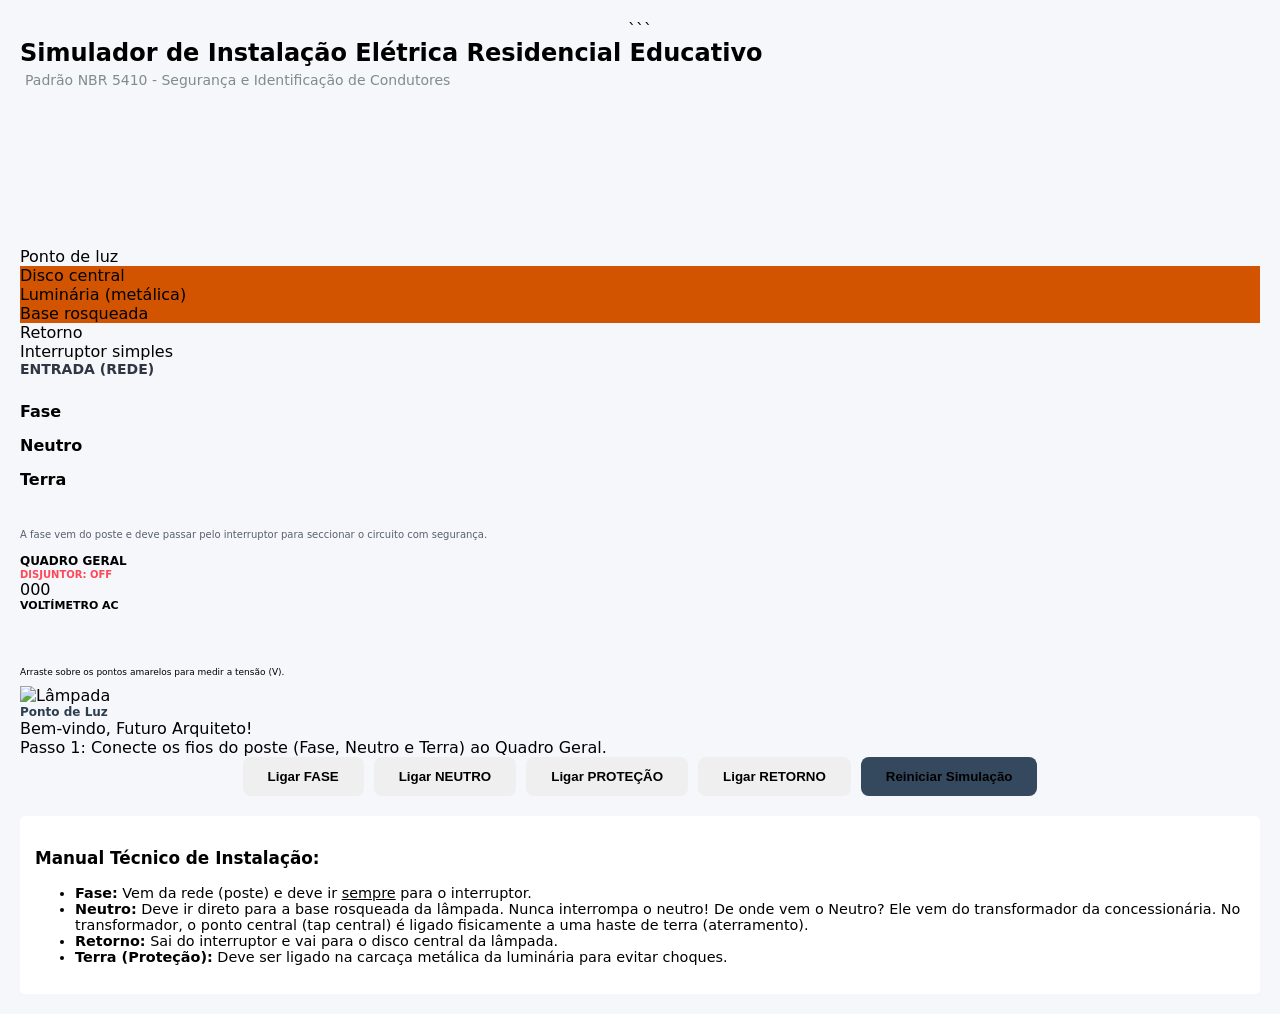
==== commit 353b9b05: "Update pagina_cinco.html" ====
--- a/pagina_cinco.html
+++ b/pagina_cinco.html
@@ -4,291 +4,283 @@
     <meta charset="UTF-8">
     <meta name="viewport" content="width=device-width, initial-scale=1.0">
     <title>Simulador Elétrico Educativo - NBR 5410</title>
+    <link rel="stylesheet" href="style.css"> <link rel="stylesheet" href="simulador.css"> ```
     <style>
-        /* Scoped styles to prevent index.html interference */
-        #simulador-p5-root {
-            --fase: #ff0000;
-            --neutro: #0000ff;
-            --protecao: #32cd32;
-            --retorno: #000000;
-            --bg-wall: #dfe6e9;
-            font-family: 'Segoe UI', Tahoma, Geneva, Verdana, sans-serif;
-            background: #2c3e50;
-            color: white;
-            display: flex;
-            flex-direction: column;
-            align-items: center;
-            padding: 20px;
-            min-height: 100vh;
-        }
-        
-        #game-container { 
-            width: 1000px; 
-            background: #fff; 
-            border-radius: 10px; 
-            padding: 25px; 
-            color: #333; 
-            box-shadow: 0 10px 40px rgba(0,0,0,0.6); 
-            position: relative; 
-        }
-        
-        .header { text-align: center; border-bottom: 3px solid #3498db; margin-bottom: 20px; padding-bottom: 10px; }
-
-        #render-area { 
-            position: relative; width: 100%; height: 550px; background: var(--bg-wall); border: 2px solid #bdc3c7; overflow: hidden; border-radius: 5px;
-        }
-
-        .label-tag { position: absolute; background: #e67e22; color: white; padding: 2px 8px; font-size: 11px; border-radius: 3px; z-index: 10; pointer-events: none; box-shadow: 2px 2px 5px rgba(0,0,0,0.2); }
-
-        .component { position: absolute; cursor: pointer; z-index: 5; }
-        #lampada-container { top: 60px; left: 600px; width: 150px; text-align: center; }
-        #lamp-img { width: 100px; transition: filter 0.3s; }
-        
-        #interruptor-box { bottom: 50px; left: 750px; width: 70px; height: 110px; background: #fdfdfd; border: 2px solid #ddd; border-radius: 4px; box-shadow: inset 0 0 10px rgba(0,0,0,0.1); }
-        .switch-btn { width: 25px; height: 45px; background: #eee; border: 1px solid #bbb; margin: 30px auto; cursor: pointer; }
-
-        #poste { position: absolute; left: 0; top: 0; width: 200px; height: 100%; background: #ced6e0; border-right: 5px solid #747d8c; padding: 15px; box-sizing: border-box; }
-        .wire-source { width: 18px; height: 18px; border-radius: 50%; display: inline-block; margin-right: 8px; border: 2px solid #2f3542; cursor: pointer; vertical-align: middle; }
-
-        #quadro-distribuicao { position: absolute; left: 240px; top: 40px; width: 160px; height: 200px; background: #2f3542; border-radius: 8px; border: 5px solid #1e272e; color: white; text-align: center; padding: 10px; }
-        .breaker { width: 45px; height: 70px; background: #95a5a6; border: 3px solid #7f8c8d; margin: 15px auto; cursor: pointer; position: relative; }
-        .breaker-toggle { width: 100%; height: 50%; background: #333; position: absolute; bottom: 0; transition: transform 0.2s; }
-        .breaker.on .breaker-toggle { transform: translateY(-100%); background: #c0392b; }
-
-        #multimeter { 
-            position: absolute; width: 130px; height: 190px; background: #f1c40f; border: 4px solid #f39c12; border-radius: 12px; 
-            bottom: 20px; left: 240px; z-index: 100; cursor: move; padding: 12px; color: #000; text-align: center; box-shadow: 10px 10px 25px rgba(0,0,0,0.4);
-        }
-        #multi-display { background: #7f8c8d; height: 45px; border-radius: 5px; font-family: 'Courier New', monospace; font-size: 26px; line-height: 45px; margin-bottom: 12px; border: 3px inset #57606f; color: #000; font-weight: bold; }
-        .probe { position: absolute; width: 12px; height: 70px; border-radius: 6px; pointer-events: none; }
-        #probe-red { background: #ff4757; left: -25px; top: 60px; border: 2px solid #000; }
-        #probe-black { background: #2f3542; right: -25px; top: 60px; border: 2px solid #000; }
-
-        .controls { display: flex; justify-content: space-around; padding: 20px; background: #f1f2f6; border-radius: 8px; margin-top: 15px; }
-        .wire-btn { padding: 12px 25px; border: none; border-radius: 6px; cursor: pointer; font-weight: bold; color: white; transition: 0.2s; }
-        .btn-fase { background: var(--fase); }
-        .btn-neutro { background: var(--neutro); }
-        .btn-terra { background: var(--protecao); }
-        .btn-retorno { background: var(--retorno); }
-        .selected { transform: scale(1.1); box-shadow: 0 0 20px gold; outline: 3px solid #f1c40f; }
-
-        #message-box { height: 70px; margin-top: 15px; padding: 15px; background: #fff; border-left: 8px solid #3498db; font-weight: 500; font-size: 15px; color: #333; }
-        
-        svg { position: absolute; top: 0; left: 0; width: 100%; height: 100%; pointer-events: none; z-index: 2; }
-        line { stroke-width: 6; stroke-linecap: round; filter: drop-shadow(2px 2px 2px rgba(0,0,0,0.3)); }
-        
-        .hit-point { position: absolute; width: 22px; height: 22px; background: rgba(255, 255, 0, 0.4); border: 2px solid gold; border-radius: 50%; z-index: 20; cursor: crosshair; }
-        .hit-point:hover { background: rgba(255, 255, 0, 0.9); transform: scale(1.2); }
-        
-        .short-circuit { animation: flash-red 0.15s infinite; background-color: rgba(255, 0, 0, 0.7) !important; }
-        @keyframes flash-red { 0% { opacity: 1; } 50% { opacity: 0.5; } 100% { opacity: 1; } }
+       
     </style>
 </head>
 <body>
 
-<div id="simulador-p5-root">
-    <div id="game-container">
-        <div class="header">
-            <h2 style="margin:0">Simulador de Instalação Elétrica Residencial Educativo</h2>
-            <p style="margin:5px; font-size: 14px; color: #7f8c8d;">Padrão NBR 5410 - Segurança e Identificação de Condutores</p>
-        </div>
-
-        <div id="render-area">
-            <svg id="wire-canvas"></svg>
-
-            <div class="label-tag" style="top: 20px; left: 630px;">Ponto de luz</div>
-            <div class="label-tag" style="top: 70px; left: 760px; background: #d35400;">Disco central</div>
-            <div class="label-tag" style="top: 110px; left: 760px; background: #d35400;">Luminária (metálica)</div>
-            <div class="label-tag" style="top: 150px; left: 760px; background: #d35400;">Base rosqueada</div>
-            <div class="label-tag" style="bottom: 120px; left: 660px;">Retorno</div>
-            <div class="label-tag" style="bottom: 80px; left: 630px;">Interruptor simples</div>
-
-            <div id="poste">
-                <h4 style="margin:0; font-size: 14px; color: #2f3542;">ENTRADA (REDE)</h4>
-                <div style="margin-top:25px">
-                    <div onclick="selectWire('fase', document.querySelector('.btn-fase'))"><span class="wire-source btn-fase"></span> <strong>Fase</strong></div>
-                    <div style="margin-top:15px" onclick="selectWire('neutro', document.querySelector('.btn-neutro'))"><span class="wire-source btn-neutro"></span> <strong>Neutro</strong></div>
-                    <div style="margin-top:15px" onclick="selectWire('protecao', document.querySelector('.btn-terra'))"><span class="wire-source btn-terra"></span> <strong>Terra</strong></div>
-                </div>
+<div id="game-container">
+    <div class="header">
+        <h2 style="margin:0">Simulador de Instalação Elétrica Residencial Educativo</h2>
+        <p style="margin:5px; font-size: 14px; color: #7f8c8d;">Padrão NBR 5410 - Segurança e Identificação de Condutores</p>
+    </div>
+
+    <div id="render-area">
+        <svg id="wire-canvas"></svg>
+
+        <div class="label-tag" style="top: 20px; left: 630px;">Ponto de luz</div>
+        <div class="label-tag" style="top: 70px; left: 760px; background: #d35400;">Disco central</div>
+        <div class="label-tag" style="top: 110px; left: 760px; background: #d35400;">Luminária (metálica)</div>
+        <div class="label-tag" style="top: 150px; left: 760px; background: #d35400;">Base rosqueada</div>
+        <div class="label-tag" style="bottom: 120px; left: 660px;">Retorno</div>
+        <div class="label-tag" style="bottom: 80px; left: 630px;">Interruptor simples</div>
+
+        <div id="poste">
+            <h4 style="margin:0; font-size: 14px; color: #2f3542;">ENTRADA (REDE)</h4>
+            <div style="margin-top:25px">
+                <div onclick="selectWire('fase', document.querySelector('.btn-fase'))"><span class="wire-source btn-fase"></span> <strong>Fase</strong></div>
+                <div style="margin-top:15px" onclick="selectWire('neutro', document.querySelector('.btn-neutro'))"><span class="wire-source btn-neutro"></span> <strong>Neutro</strong></div>
+                <div style="margin-top:15px" onclick="selectWire('protecao', document.querySelector('.btn-terra'))"><span class="wire-source btn-terra"></span> <strong>Terra</strong></div>
             </div>
-
-            <div id="quadro-distribuicao" onclick="makeConnection('quadro')">
-                <strong style="font-size: 12px;">QUADRO GERAL</strong>
-                <div id="disjuntor-geral" class="breaker" onclick="toggleBreaker(event)">
-                    <div class="breaker-toggle"></div>
-                </div>
-                <div id="status-energia" style="font-size: 10px; font-weight: bold; color: #ff4757;">DISJUNTOR: OFF</div>
+            <p style="font-size: 10px; margin-top:40px; color: #57606f;">A fase vem do poste e deve passar pelo interruptor para seccionar o circuito com segurança.</p>
+        </div>
+
+        <div id="quadro-distribuicao" onclick="makeConnection('quadro')">
+            <strong style="font-size: 12px;">QUADRO GERAL</strong>
+            <div id="disjuntor-geral" class="breaker" onclick="toggleBreaker(event)">
+                <div class="breaker-toggle"></div>
             </div>
-
-            <div id="multimeter" onmousedown="startDrag(event)">
-                <div id="multi-display">000</div>
-                <div style="font-size: 11px; font-weight: bold;">VOLTÍMETRO AC</div>
-                <div id="probe-red" class="probe"></div>
-                <div id="probe-black" class="probe"></div>
-            </div>
-
-            <div class="hit-point" title="Entrada Fase" style="top: 40px; left: 185px;" onmouseover="measure('fase_bruta')" onmouseout="clearMeasure()"></div>
-            <div class="hit-point" title="Saída Quadro" style="top: 135px; left: 385px;" onmouseover="measure('fase_quadro')" onmouseout="clearMeasure()"></div>
-            <div class="hit-point" title="Terminal Interruptor" style="bottom: 100px; left: 745px;" onmouseover="measure('interruptor')" onmouseout="clearMeasure()"></div>
-            <div class="hit-point" title="Terminal Lâmpada" style="top: 90px; left: 635px;" onmouseover="measure('lampada')" onmouseout="clearMeasure()"></div>
-
-            <div id="lampada-container" class="component" onclick="makeConnection('lampada')">
-                <img id="lamp-img" src="https://cdn-icons-png.flaticon.com/512/702/702797.png" alt="Lâmpada">
-            </div>
-
-            <div id="interruptor-box" class="component" onclick="makeConnection('interruptor')">
-                <div id="switch-lever" class="switch-btn" onclick="event.stopPropagation(); toggleSwitch();"></div>
-            </div>
-        </div>
-
-        <div id="message-box">
-            Bem-vindo! Passo 1: Conecte os fios do poste (Fase, Neutro e Terra) ao Quadro Geral.
-        </div>
-
-        <div class="controls">
-            <button class="wire-btn btn-fase" onclick="selectWire('fase', this)">Ligar FASE</button>
-            <button class="wire-btn btn-neutro" onclick="selectWire('neutro', this)">Ligar NEUTRO</button>
-            <button class="wire-btn btn-terra" onclick="selectWire('protecao', this)">Ligar PROTEÇÃO</button>
-            <button class="wire-btn btn-retorno" onclick="selectWire('retorno', this)">Ligar RETORNO</button>
-            <button class="wire-btn" style="background: #34495e;" onclick="resetSimulator()">Reiniciar</button>
-        </div>
+            <div id="status-energia" style="font-size: 10px; font-weight: bold; color: #ff4757;">DISJUNTOR: OFF</div>
+        </div>
+
+        <div id="multimeter" onmousedown="startDrag(event)">
+            <div id="multi-display">000</div>
+            <div style="font-size: 11px; font-weight: bold;">VOLTÍMETRO AC</div>
+            <div id="probe-red" class="probe"></div>
+            <div id="probe-black" class="probe"></div>
+            <p style="font-size: 9px; margin-top: 55px;">Arraste sobre os pontos amarelos para medir a tensão (V).</p>
+        </div>
+
+        <div class="hit-point" title="Entrada Fase" style="top: 40px; left: 185px;" onmouseover="measure('fase_bruta')" onmouseout="clearMeasure()"></div>
+        <div class="hit-point" title="Saída Quadro" style="top: 135px; left: 385px;" onmouseover="measure('fase_quadro')" onmouseout="clearMeasure()"></div>
+        <div class="hit-point" title="Terminal Interruptor" style="bottom: 100px; left: 745px;" onmouseover="measure('interruptor')" onmouseout="clearMeasure()"></div>
+        <div class="hit-point" title="Terminal Lâmpada" style="top: 90px; left: 635px;" onmouseover="measure('lampada')" onmouseout="clearMeasure()"></div>
+
+        <div id="lampada-container" class="component" onclick="makeConnection('lampada')">
+            <img id="lamp-img" src="https://cdn-icons-png.flaticon.com/512/702/702797.png" alt="Lâmpada">
+            <div style="font-size: 12px; font-weight: bold; color: #2c3e50;">Ponto de Luz</div>
+        </div>
+
+        <div id="interruptor-box" class="component" onclick="makeConnection('interruptor')">
+            <div id="switch-lever" class="switch-btn" onclick="event.stopPropagation(); toggleSwitch();"></div>
+        </div>
+    </div>
+
+    <div id="message-box">
+        Bem-vindo, Futuro Arquiteto! <br>Passo 1: Conecte os fios do poste (Fase, Neutro e Terra) ao Quadro Geral.
+    </div>
+
+    <div class="controls">
+        <button class="wire-btn btn-fase" onclick="selectWire('fase', this)">Ligar FASE</button>
+        <button class="wire-btn btn-neutro" onclick="selectWire('neutro', this)">Ligar NEUTRO</button>
+        <button class="wire-btn btn-terra" onclick="selectWire('protecao', this)">Ligar PROTEÇÃO</button>
+        <button class="wire-btn btn-retorno" onclick="selectWire('retorno', this)">Ligar RETORNO</button>
+        <button class="wire-btn" style="background: #34495e;" onclick="resetGame()">Reiniciar Simulação</button>
+    </div>
+    
+      <div style="margin-top: 20px; font-size: 0.9em; background: #fff; padding: 15px; border-radius: 5px;">
+        <h3>Manual Técnico de Instalação:</h3>
+        <ul>
+            <li><strong>Fase:</strong> Vem da rede (poste) e deve ir <u>sempre</u> para o interruptor.</li>
+            <li><strong>Neutro:</strong> Deve ir direto para a base rosqueada da lâmpada. Nunca interrompa o neutro! De onde vem o Neutro? Ele vem do transformador da concessionária. No transformador, o ponto central (tap central) é ligado fisicamente a uma haste de terra (aterramento).</li>
+            <li><strong>Retorno:</strong> Sai do interruptor e vai para o disco central da lâmpada.</li>
+            <li><strong>Terra (Proteção):</strong> Deve ser ligado na carcaça metálica da luminária para evitar choques.</li>
+        </ul>
     </div>
 </div>
 
 <script>
-    (function() {
-        let switchOn = false; 
-        let selectedWireType = null;
-        let breakerOn = false;
-        let connections = { 
-            posteToQuadro: { fase: false, neutro: false, protecao: false },
-            quadroToHouse: { fase: false, neutro: false, retorno: false, protecao: false }
+     let switchOn = false; 
+    let selectedWireType = null;
+    let breakerOn = false;
+    let connections = { 
+        posteToQuadro: { fase: false, neutro: false, protecao: false },
+        quadroToHouse: { fase: false, neutro: false, retorno: false, protecao: false }
+    };
+
+    const canvas = document.getElementById('wire-canvas');
+    const msgBox = document.getElementById('message-box');
+    const display = document.getElementById('multi-display');
+
+    function selectWire(type, btn) {
+        selectedWireType = type;
+        document.querySelectorAll('.wire-btn').forEach(b => b.classList.remove('selected'));
+        btn.classList.add('selected');
+        msgBox.innerHTML = `Fio <strong>${type.toUpperCase()}</strong> selecionado. Clique no destino para conectar.`;
+    }
+
+    function toggleBreaker(e) {
+        e.stopPropagation();
+        if (!connections.posteToQuadro.fase) {
+            msgBox.innerHTML = "❌ <span style='color:red'>ERRO:</span> Não há energia chegando do poste ao quadro!";
+            return;
+        }
+        breakerOn = !breakerOn;
+        const b = document.getElementById('disjuntor-geral');
+        const s = document.getElementById('status-energia');
+        if (breakerOn) {
+            b.classList.add('on');
+            s.innerText = "DISJUNTOR: ON";
+            s.style.color = "#2ecc71";
+            msgBox.innerHTML = "⚡ <strong>Energia armada!</strong> Use o multímetro para testar os pontos de luz.";
+            checkVictory();
+        } else {
+            b.classList.remove('on');
+            s.innerText = "DISJUNTOR: OFF";
+            s.style.color = "#ff4757";
+            document.getElementById('lamp-img').style.filter = "none";
+        }
+    }
+
+    function drawLine(x1, y1, x2, y2, color) {
+        const line = document.createElementNS('http://www.w3.org/2000/svg', 'line');
+        line.setAttribute('x1', x1); line.setAttribute('y1', y1);
+        line.setAttribute('x2', x2); line.setAttribute('y2', y2);
+        line.setAttribute('stroke', color);
+        canvas.appendChild(line);
+    }
+
+   function makeConnection(target) {
+    if (!selectedWireType) return;
+
+    let isCorrect = false; // Track if the connection is valid
+
+    if (selectedWireType === 'fase') {
+        if (target === 'quadro') {
+            drawLine(200, 45, 240, 140, 'red');
+            connections.posteToQuadro.fase = true;
+            msgBox.innerText = "Fase conectada à entrada do disjuntor geral.";
+            isCorrect = true;
+        } else if (target === 'interruptor') {
+            if (!connections.posteToQuadro.fase) { msgBox.innerText = "Ligue o quadro ao poste primeiro!"; return; }
+            drawLine(400, 140, 750, 440, 'red');
+            connections.quadroToHouse.fase = true;
+            msgBox.innerText = "Fase conectada ao interruptor (conforme NBR 5410).";
+            isCorrect = true;
+        }
+    } 
+    else if (selectedWireType === 'neutro') {
+        if (target === 'quadro') {
+            drawLine(200, 85, 240, 95, 'blue');
+            connections.posteToQuadro.neutro = true;
+            isCorrect = true;
+        } else if (target === 'lampada') {
+            drawLine(400, 95, 630, 95, 'blue');
+            connections.quadroToHouse.neutro = true;
+            msgBox.innerText = "Neutro conectado à base rosqueada da lâmpada.";
+            isCorrect = true;
+        }
+    }
+    else if (selectedWireType === 'retorno' && target === 'lampada') {
+        if (!connections.quadroToHouse.fase) { msgBox.innerText = "O interruptor precisa de fase para gerar retorno!"; return; }
+        drawLine(785, 440, 700, 150, 'black');
+        connections.quadroToHouse.retorno = true;
+        msgBox.innerText = "Retorno conectado ao disco central da lâmpada.";
+        isCorrect = true;
+    }
+    else if (selectedWireType === 'protecao' && target === 'lampada') {
+        drawLine(200, 125, 740, 70, 'green');
+        connections.quadroToHouse.protecao = true;
+        msgBox.innerText = "Luminária metálica devidamente aterrada.";
+        isCorrect = true;
+    }
+
+    // --- FIX IS HERE: Trigger shock if connection was invalid ---
+    if (!isCorrect) {
+        triggerShortCircuit();
+    }
+    // --- END OF LOGIC FIX ---
+
+    if (breakerOn) checkVictory();
+}
+
+// New function to handle the visual shock
+function triggerShortCircuit() {
+    msgBox.innerHTML = "<strong style='color:red;'>💥 ERRO DE CONEXÃO!</strong> Isso causaria um curto-circuito ou choque!";
+    const area = document.getElementById('render-area');
+    area.classList.add('short-circuit');
+    
+    setTimeout(() => {
+        area.classList.remove('short-circuit');
+        // Optional: Reset logic here if you want them to start over after a shock
+    }, 1000);
+}
+
+    
+    function startDrag(e) {
+        let multi = document.getElementById('multimeter');
+        let offset = { x: e.clientX - multi.offsetLeft, y: e.clientY - multi.offsetTop };
+        document.onmousemove = (ev) => {
+            multi.style.left = (ev.clientX - offset.x) + 'px';
+            multi.style.top = (ev.clientY - offset.y) + 'px';
         };
-
-        const canvas = document.getElementById('wire-canvas');
-        const msgBox = document.getElementById('message-box');
-        const display = document.getElementById('multi-display');
-
-        window.selectWire = function(type, btn) {
-            selectedWireType = type;
-            document.querySelectorAll('.wire-btn').forEach(b => b.classList.remove('selected'));
-            btn.classList.add('selected');
-            msgBox.innerHTML = `Fio <strong>${type.toUpperCase()}</strong> selecionado. Clique no destino.`;
-        };
-
-        window.toggleBreaker = function(e) {
-            e.stopPropagation();
-            if (!connections.posteToQuadro.fase) {
-                msgBox.innerHTML = "❌ <span style='color:red'>ERRO:</span> Não há energia no quadro!";
-                return;
-            }
-            breakerOn = !breakerOn;
-            document.getElementById('disjuntor-geral').classList.toggle('on', breakerOn);
-            const s = document.getElementById('status-energia');
-            s.innerText = breakerOn ? "DISJUNTOR: ON" : "DISJUNTOR: OFF";
-            s.style.color = breakerOn ? "#2ecc71" : "#ff4757";
-            checkVictory();
-        };
-
-        function drawLine(x1, y1, x2, y2, color) {
-            const line = document.createElementNS('http://www.w3.org/2000/svg', 'line');
-            line.setAttribute('x1', x1); line.setAttribute('y1', y1);
-            line.setAttribute('x2', x2); line.setAttribute('y2', y2);
-            line.setAttribute('stroke', color);
-            canvas.appendChild(line);
-        }
-
-        window.makeConnection = function(target) {
-            if (!selectedWireType) return;
-            let isCorrect = false;
-
-            if (selectedWireType === 'fase') {
-                if (target === 'quadro') {
-                    drawLine(200, 45, 240, 140, 'red');
-                    connections.posteToQuadro.fase = true;
-                    isCorrect = true;
-                } else if (target === 'interruptor') {
-                    if (!connections.posteToQuadro.fase) return;
-                    drawLine(400, 140, 750, 440, 'red');
-                    connections.quadroToHouse.fase = true;
-                    isCorrect = true;
-                }
-            } else if (selectedWireType === 'neutro') {
-                if (target === 'quadro') {
-                    drawLine(200, 85, 240, 95, 'blue');
-                    connections.posteToQuadro.neutro = true;
-                    isCorrect = true;
-                } else if (target === 'lampada') {
-                    drawLine(400, 95, 630, 95, 'blue');
-                    connections.quadroToHouse.neutro = true;
-                    isCorrect = true;
-                }
-            } else if (selectedWireType === 'retorno' && target === 'lampada') {
-                if (connections.quadroToHouse.fase) {
-                    drawLine(785, 440, 700, 150, 'black');
-                    connections.quadroToHouse.retorno = true;
-                    isCorrect = true;
-                }
-            } else if (selectedWireType === 'protecao' && target === 'lampada') {
-                drawLine(200, 125, 740, 70, 'green');
-                connections.quadroToHouse.protecao = true;
-                isCorrect = true;
-            }
-
-            if (!isCorrect) triggerShock();
-            checkVictory();
-        };
-
-        function triggerShock() {
-            const area = document.getElementById('render-area');
-            area.classList.add('short-circuit');
-            setTimeout(() => area.classList.remove('short-circuit'), 500);
-        }
-
-        window.toggleSwitch = function() {
-            if (!connections.quadroToHouse.fase || !connections.quadroToHouse.retorno) return;
-            switchOn = !switchOn;
-            const lever = document.getElementById('switch-lever');
-            lever.style.backgroundColor = switchOn ? "#fff" : "#eee";
-            checkVictory();
-        };
-
-        window.measure = function(point) {
-            if (point === 'fase_bruta') display.innerText = "127";
-            else if (breakerOn) {
-                if (point === 'fase_quadro' && connections.posteToQuadro.fase) display.innerText = "127";
-                else if (point === 'interruptor' && connections.quadroToHouse.fase) display.innerText = "127";
-                else if (point === 'lampada' && connections.quadroToHouse.retorno && switchOn) display.innerText = "127";
-                else display.innerText = "000";
-            } else display.innerText = "000";
-        };
-
-        window.clearMeasure = function() { display.innerText = "000"; };
-
-        function checkVictory() {
-            const lamp = document.getElementById('lamp-img');
-            const ok = connections.quadroToHouse.fase && connections.quadroToHouse.neutro && connections.quadroToHouse.retorno;
-            if (breakerOn && switchOn && ok) {
-                lamp.style.filter = "drop-shadow(0 0 40px #f1c40f) brightness(1.3)";
-                msgBox.innerHTML = "<b style='color:green;'>💡 LÂMPADA ACESA! Sucesso técnico.</b>";
-            } else {
-                lamp.style.filter = "none";
-            }
-        }
-
-        window.startDrag = function(e) {
-            let multi = document.getElementById('multimeter');
-            let ox = e.clientX - multi.offsetLeft;
-            let oy = e.clientY - multi.offsetTop;
-            document.onmousemove = (ev) => {
-                multi.style.left = (ev.clientX - ox) + 'px';
-                multi.style.top = (ev.clientY - oy) + 'px';
-            };
-            document.onmouseup = () => document.onmousemove = null;
-        };
-
-        window.resetSimulator = function() { location.reload(); };
-    })();
+        document.onmouseup = () => document.onmousemove = null;
+    }
+
+    function resetGame() { location.reload(); }
+    
+   
+
+function toggleSwitch() {
+    // Only allow the switch to work if wires are connected
+    if (!connections.quadroToHouse.fase || !connections.quadroToHouse.retorno) {
+        msgBox.innerHTML = "⚠️ O interruptor está sem fiação completa para funcionar.";
+        return;
+    }
+
+    switchOn = !switchOn;
+    const lever = document.getElementById('switch-lever');
+    
+    lever.style.backgroundColor = switchOn ? "#fff" : "#eee";
+    lever.style.transform = switchOn ? "scaleY(0.8)" : "scaleY(1)";
+
+    msgBox.innerHTML = switchOn ? "🔌 <strong>Interruptor Ligado.</strong>" : "🔌 <strong>Interruptor Desligado.</strong>";
+
+    checkVictory();
+}
+
+// Single, definitive measurement function
+function measure(point) {
+    if (point === 'fase_bruta') {
+        display.innerText = "127";
+    } else if (!breakerOn) {
+        display.innerText = "000";
+    } else {
+        if (point === 'fase_quadro' && connections.posteToQuadro.fase) {
+            display.innerText = "127";
+        } else if (point === 'interruptor' && connections.quadroToHouse.fase) {
+            display.innerText = "127";
+        } else if (point === 'lampada' && connections.quadroToHouse.retorno && switchOn) {
+            display.innerText = "127";
+        } else {
+            display.innerText = "000";
+        }
+    }
+}
+
+function clearMeasure() { 
+    display.innerText = "000"; 
+}
+
+function checkVictory() {
+    const lamp = document.getElementById('lamp-img');
+    const isFullyConnected = connections.quadroToHouse.fase && 
+                             connections.quadroToHouse.neutro && 
+                             connections.quadroToHouse.retorno;
+
+    if (breakerOn && switchOn && isFullyConnected) {
+        lamp.style.filter = "drop-shadow(0 0 40px #f1c40f) brightness(1.3)";
+        msgBox.innerHTML = "<b style='color:green; font-size: 18px;'>💡 EXCELENTE! Circuito fechado e Lâmpada Acesa!</b>";
+    } else {
+        lamp.style.filter = "none";
+        if (breakerOn && !switchOn && isFullyConnected) {
+            msgBox.innerHTML = "⚡ <b>Circuito pronto.</b> Ligue o interruptor para acender a lâmpada.";
+        }
+    }
+}
+
 </script>
 
 </body>
--- a/style.css
+++ b/style.css
@@ -0,0 +1,114 @@
+:root { 
+    --primary: #4a90e2; 
+    --bg: #f5f7fa; 
+    --card: #ffffff; 
+    --ai-accent: #8e44ad; 
+}
+
+body { 
+    font-family: 'Segoe UI', system-ui, sans-serif; 
+    background-color: var(--bg); 
+    display: flex; 
+    flex-direction: column; 
+    align-items: center; 
+    padding: 20px; 
+    margin: 0; 
+}
+
+#app-container { 
+    background: var(--card); 
+    padding: 2rem; 
+    border-radius: 15px; 
+    box-shadow: 0 10px 25px rgba(0,0,0,0.1); 
+    width: 95%; 
+    max-width: 600px; 
+}
+
+#status { 
+    color: var(--primary); 
+    font-weight: bold; 
+    margin-bottom: 1rem; 
+    text-align: center; 
+}
+
+.display-box { 
+    min-height: 150px; 
+    border: 2px solid #eee; 
+    padding: 15px; 
+    border-radius: 10px; 
+    background: #fff; 
+    margin-bottom: 20px; 
+    line-height: 1.6; 
+    overflow-y: auto; 
+    max-height: 300px; 
+}
+
+#ai-box { 
+    border-color: var(--ai-accent); 
+    background: #fdfaff; 
+    min-height: 100px; 
+}
+
+.ai-header { 
+    color: var(--ai-accent); 
+    display: flex; 
+    align-items: center; 
+    gap: 10px; 
+    margin-top: 20px; 
+}
+
+.ai-search-input { 
+    width: 100%; 
+    padding: 10px; 
+    margin-bottom: 10px; 
+    border-radius: 8px; 
+    border: 2px solid #ddd; 
+    box-sizing: border-box; 
+}
+
+#typing-input { 
+    width: 100%; 
+    min-height: 100px; 
+    margin-top: 5px; 
+    padding: 12px; 
+    border: 2px solid #ddd; 
+    border-radius: 8px; 
+    background: #fff; 
+    outline: none; 
+    box-sizing: border-box; 
+}
+
+.toolbar { 
+    display: flex; 
+    gap: 5px; 
+    margin-bottom: 5px; 
+}
+
+.btn-tool { 
+    padding: 5px 10px; 
+    font-size: 0.8rem; 
+    background: #eee; 
+    border: 1px solid #ccc; 
+    border-radius: 4px; 
+    cursor: pointer; 
+}
+
+.controls { 
+    display: flex; 
+    gap: 10px; 
+    justify-content: center; 
+}
+
+button { 
+    padding: 12px 25px; 
+    border: none; 
+    border-radius: 8px; 
+    cursor: pointer; 
+    font-weight: bold; 
+    transition: transform 0.1s; 
+}
+
+#start-btn { background: #28a745; color: white; }
+#stop-btn { background: #dc3545; color: white; }
+.found { color: #28a745; font-weight: bold; }
+.not-found { color: #888; text-decoration: underline dotted; }
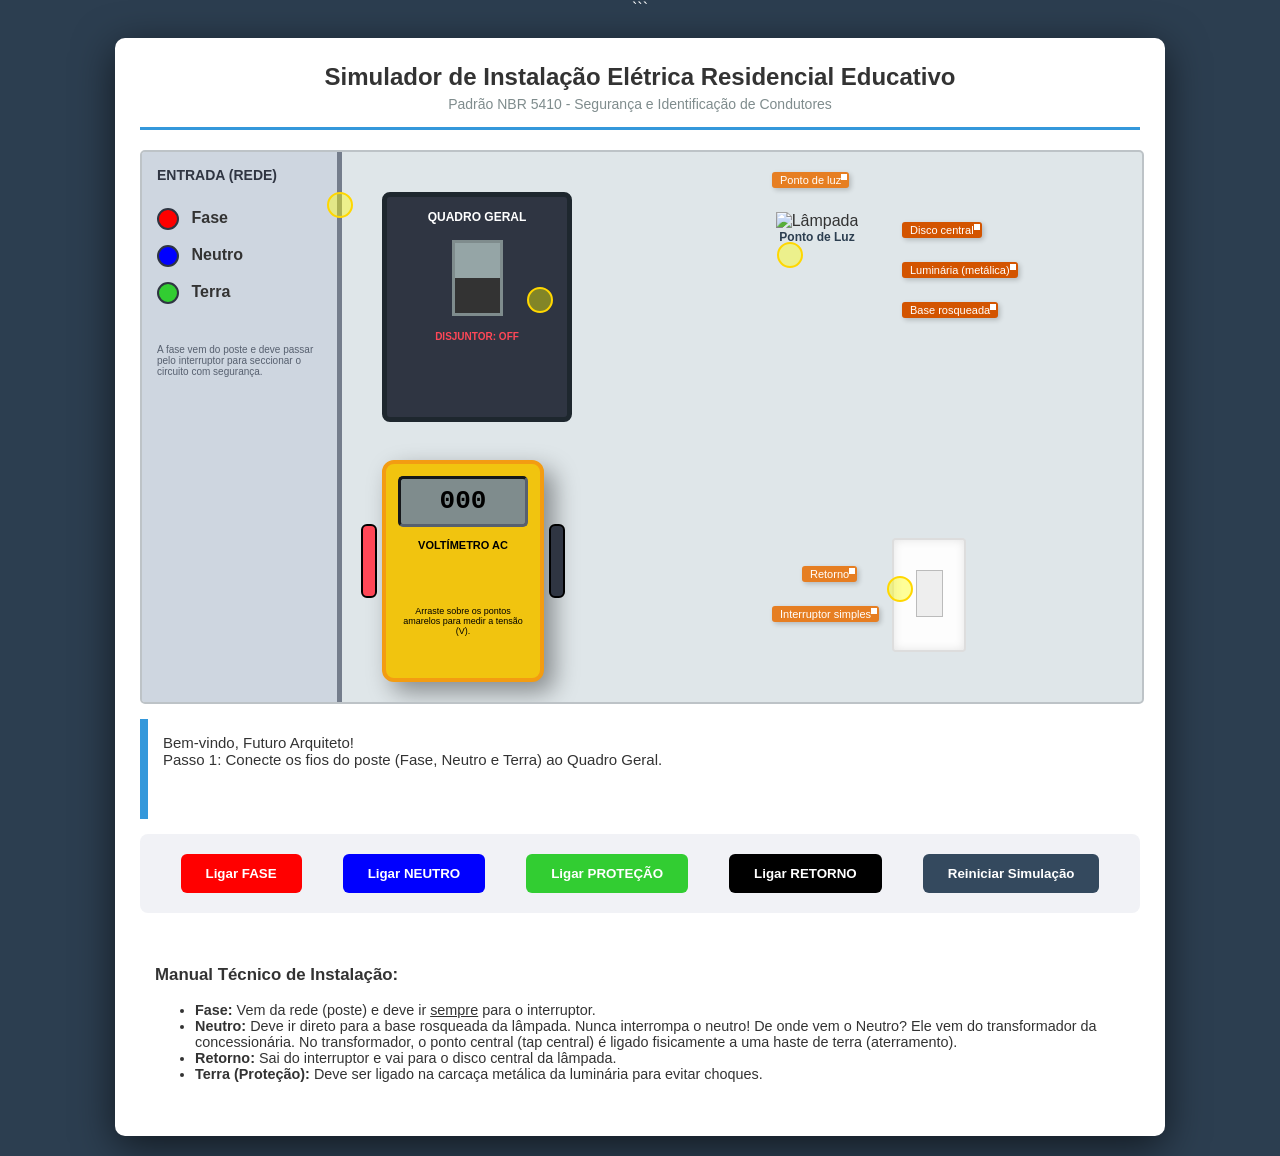
==== commit 61939e4f: "Update pagina_cinco.html" ====
--- a/pagina_cinco.html
+++ b/pagina_cinco.html
@@ -4,7 +4,7 @@
     <meta charset="UTF-8">
     <meta name="viewport" content="width=device-width, initial-scale=1.0">
     <title>Simulador Elétrico Educativo - NBR 5410</title>
-    <link rel="stylesheet" href="style.css"> <link rel="stylesheet" href="simulador.css"> ```
+   <link rel="stylesheet" href="simulador.css">```
     <style>
        
     </style>
--- a/simulador.css
+++ b/simulador.css
@@ -0,0 +1,78 @@
+ :root {
+            --fase: #ff0000;
+            --neutro: #0000ff;
+            --protecao: #32cd32;
+            --retorno: #000000;
+            --bg-wall: #dfe6e9;
+        }
+
+        body { font-family: 'Segoe UI', sans-serif; background: #2c3e50; color: white; margin: 0; display: flex; flex-direction: column; align-items: center; }
+        
+        #game-container { width: 1000px; background: #fff; border-radius: 10px; margin: 20px; padding: 25px; color: #333; box-shadow: 0 10px 40px rgba(0,0,0,0.6); position: relative; }
+        
+        .header { text-align: center; border-bottom: 3px solid #3498db; margin-bottom: 20px; padding-bottom: 10px; }
+
+        #render-area { 
+            position: relative; width: 100%; height: 550px; background: var(--bg-wall); border: 2px solid #bdc3c7; overflow: hidden; border-radius: 5px;
+        }
+
+        /* Identificadores Estilo Imagem */
+        .label-tag { position: absolute; background: #e67e22; color: white; padding: 2px 8px; font-size: 11px; border-radius: 3px; z-index: 10; pointer-events: none; box-shadow: 2px 2px 5px rgba(0,0,0,0.2); }
+        .label-tag::after { content: ''; position: absolute; width: 0; height: 0; border-style: solid; }
+
+        /* Componentes */
+        .component { position: absolute; cursor: pointer; z-index: 5; }
+        #lampada-container { top: 60px; left: 600px; width: 150px; text-align: center; }
+        #lamp-img { width: 100px; transition: filter 0.3s; }
+        
+        #interruptor-box { bottom: 50px; left: 750px; width: 70px; height: 110px; background: #fdfdfd; border: 2px solid #ddd; border-radius: 4px; box-shadow: inset 0 0 10px rgba(0,0,0,0.1); }
+        .switch-btn { width: 25px; height: 45px; background: #eee; border: 1px solid #bbb; margin: 30px auto; cursor: pointer; }
+
+        /* Poste e Quadro */
+        #poste { position: absolute; left: 0; top: 0; width: 200px; height: 100%; background: #ced6e0; border-right: 5px solid #747d8c; padding: 15px; box-sizing: border-box; }
+        .wire-source { width: 18px; height: 18px; border-radius: 50%; display: inline-block; margin-right: 8px; border: 2px solid #2f3542; cursor: pointer; vertical-align: middle; }
+
+        #quadro-distribuicao { position: absolute; left: 240px; top: 40px; width: 160px; height: 200px; background: #2f3542; border-radius: 8px; border: 5px solid #1e272e; color: white; text-align: center; padding: 10px; }
+        .breaker { width: 45px; height: 70px; background: #95a5a6; border: 3px solid #7f8c8d; margin: 15px auto; cursor: pointer; position: relative; }
+        .breaker-toggle { width: 100%; height: 50%; background: #333; position: absolute; bottom: 0; transition: transform 0.2s; }
+        .breaker.on .breaker-toggle { transform: translateY(-100%); background: #c0392b; }
+
+        /* Multímetro */
+        #multimeter { 
+            position: absolute; width: 130px; height: 190px; background: #f1c40f; border: 4px solid #f39c12; border-radius: 12px; 
+            bottom: 20px; left: 240px; z-index: 100; cursor: move; padding: 12px; color: #000; text-align: center; box-shadow: 10px 10px 25px rgba(0,0,0,0.4);
+        }
+        #multi-display { background: #7f8c8d; height: 45px; border-radius: 5px; font-family: 'Courier New', monospace; font-size: 26px; line-height: 45px; margin-bottom: 12px; border: 3px inset #57606f; color: #000; font-weight: bold; }
+        .probe { position: absolute; width: 12px; height: 70px; border-radius: 6px; pointer-events: none; }
+        #probe-red { background: #ff4757; left: -25px; top: 60px; border: 2px solid #000; }
+        #probe-black { background: #2f3542; right: -25px; top: 60px; border: 2px solid #000; }
+
+        /* Interface */
+        .controls { display: flex; justify-content: space-around; padding: 20px; background: #f1f2f6; border-radius: 8px; margin-top: 15px; }
+        .wire-btn { padding: 12px 25px; border: none; border-radius: 6px; cursor: pointer; font-weight: bold; color: white; transition: 0.2s; }
+        .btn-fase { background: var(--fase); }
+        .btn-neutro { background: var(--neutro); }
+        .btn-terra { background: var(--protecao); }
+        .btn-retorno { background: var(--retorno); }
+        .selected { transform: scale(1.1); box-shadow: 0 0 20px gold; outline: 3px solid #f1c40f; }
+
+        #message-box { height: 70px; margin-top: 15px; padding: 15px; background: #fff; border-left: 8px solid #3498db; font-weight: 500; font-size: 15px; }
+        
+        svg { position: absolute; top: 0; left: 0; width: 100%; height: 100%; pointer-events: none; z-index: 2; }
+        line { stroke-width: 6; stroke-linecap: round; filter: drop-shadow(2px 2px 2px rgba(0,0,0,0.3)); }
+        
+        /* Hitpoints de Medição */
+        .hit-point { position: absolute; width: 22px; height: 22px; background: rgba(255, 255, 0, 0.4); border: 2px solid gold; border-radius: 50%; z-index: 20; cursor: crosshair; }
+        .hit-point:hover { background: rgba(255, 255, 0, 0.9); transform: scale(1.2); }
+        
+        /* --- FIX IS HERE: CSS for Shock Effect --- */
+.short-circuit { 
+    animation: flash-red 0.15s infinite; 
+    background-color: rgba(255, 0, 0, 0.7) !important; 
+}
+
+@keyframes flash-red { 
+    0% { opacity: 1; } 
+    50% { opacity: 0.5; } 
+    100% { opacity: 1; } 
+}
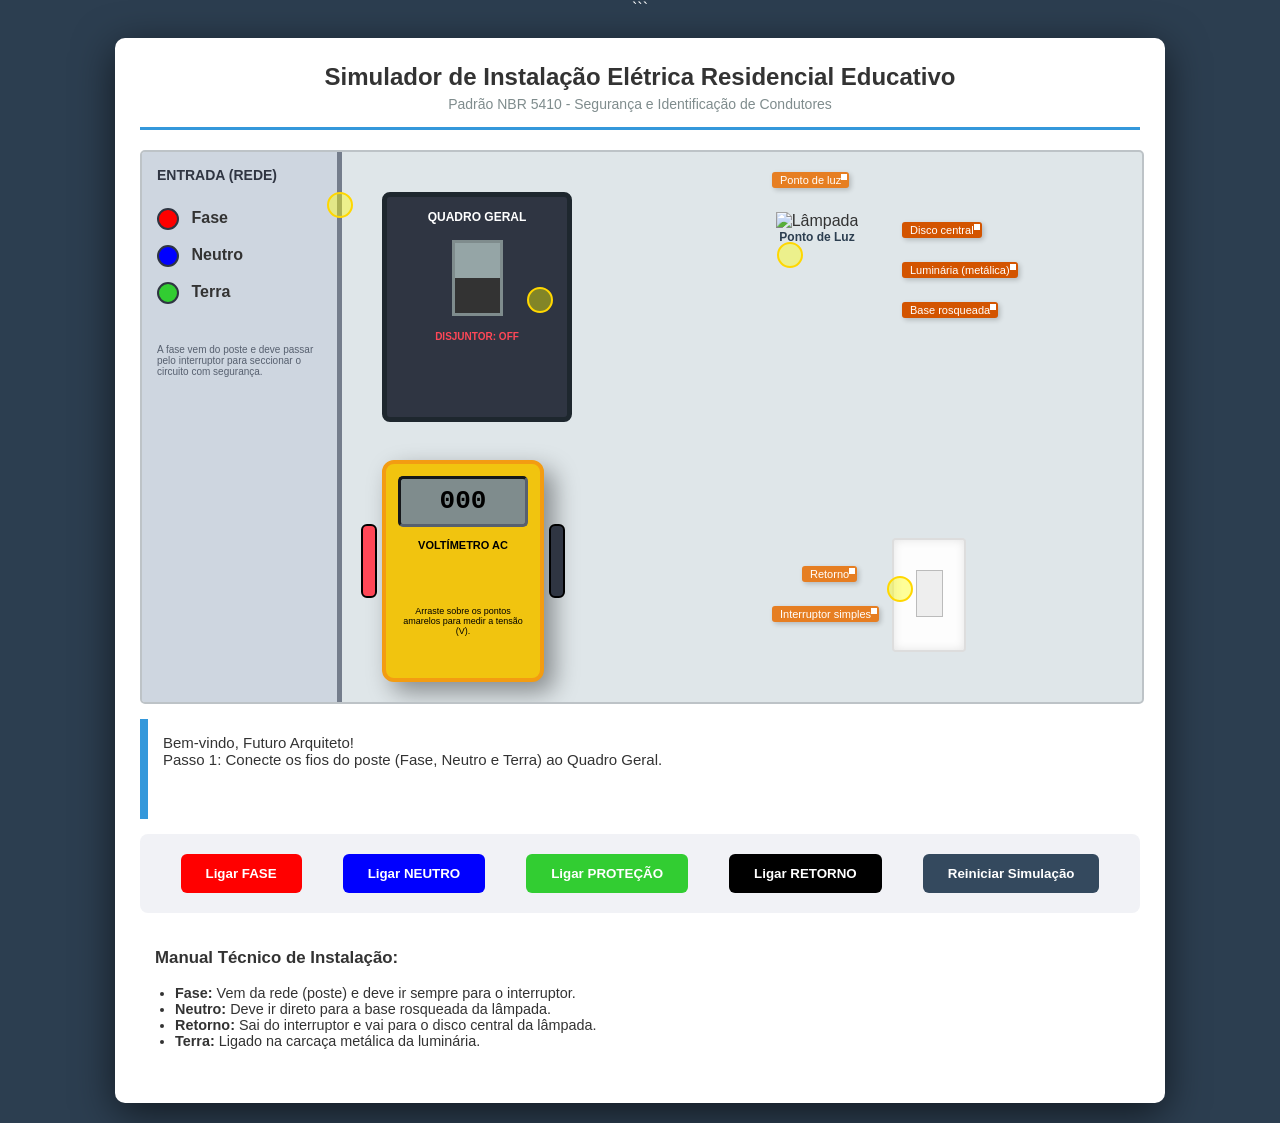
==== commit 1f4adda5: "Update pagina_cinco.html" ====
--- a/pagina_cinco.html
+++ b/pagina_cinco.html
@@ -9,87 +9,96 @@
        
     </style>
 </head>
-<body>
-
-<div id="game-container">
-    <div class="header">
+<body style="font-family: 'Segoe UI', sans-serif; background: #2c3e50; color: white; margin: 0; display: flex; flex-direction: column; align-items: center;">
+
+<div id="game-container" style="width: 1000px; background: #fff; border-radius: 10px; margin: 20px; padding: 25px; color: #333; box-shadow: 0 10px 40px rgba(0,0,0,0.6); position: relative;">
+    <div class="header" style="text-align: center; border-bottom: 3px solid #3498db; margin-bottom: 20px; padding-bottom: 10px;">
         <h2 style="margin:0">Simulador de Instalação Elétrica Residencial Educativo</h2>
         <p style="margin:5px; font-size: 14px; color: #7f8c8d;">Padrão NBR 5410 - Segurança e Identificação de Condutores</p>
     </div>
 
-    <div id="render-area">
-        <svg id="wire-canvas"></svg>
-
-        <div class="label-tag" style="top: 20px; left: 630px;">Ponto de luz</div>
-        <div class="label-tag" style="top: 70px; left: 760px; background: #d35400;">Disco central</div>
-        <div class="label-tag" style="top: 110px; left: 760px; background: #d35400;">Luminária (metálica)</div>
-        <div class="label-tag" style="top: 150px; left: 760px; background: #d35400;">Base rosqueada</div>
-        <div class="label-tag" style="bottom: 120px; left: 660px;">Retorno</div>
-        <div class="label-tag" style="bottom: 80px; left: 630px;">Interruptor simples</div>
-
-        <div id="poste">
+    <div id="render-area" style="position: relative; width: 100%; height: 550px; background: #dfe6e9; border: 2px solid #bdc3c7; overflow: hidden; border-radius: 5px;">
+        <svg id="wire-canvas" style="position: absolute; top: 0; left: 0; width: 100%; height: 100%; pointer-events: none; z-index: 2;"></svg>
+
+        <div class="label-tag" style="position: absolute; background: #e67e22; color: white; padding: 2px 8px; font-size: 11px; border-radius: 3px; z-index: 10; pointer-events: none; box-shadow: 2px 2px 5px rgba(0,0,0,0.2); top: 20px; left: 630px;">Ponto de luz</div>
+        <div class="label-tag" style="position: absolute; background: #d35400; color: white; padding: 2px 8px; font-size: 11px; border-radius: 3px; z-index: 10; pointer-events: none; box-shadow: 2px 2px 5px rgba(0,0,0,0.2); top: 70px; left: 760px;">Disco central</div>
+        <div class="label-tag" style="position: absolute; background: #d35400; color: white; padding: 2px 8px; font-size: 11px; border-radius: 3px; z-index: 10; pointer-events: none; box-shadow: 2px 2px 5px rgba(0,0,0,0.2); top: 110px; left: 760px;">Luminária (metálica)</div>
+        <div class="label-tag" style="position: absolute; background: #d35400; color: white; padding: 2px 8px; font-size: 11px; border-radius: 3px; z-index: 10; pointer-events: none; box-shadow: 2px 2px 5px rgba(0,0,0,0.2); top: 150px; left: 760px;">Base rosqueada</div>
+        <div class="label-tag" style="position: absolute; background: #e67e22; color: white; padding: 2px 8px; font-size: 11px; border-radius: 3px; z-index: 10; pointer-events: none; box-shadow: 2px 2px 5px rgba(0,0,0,0.2); bottom: 120px; left: 660px;">Retorno</div>
+        <div class="label-tag" style="position: absolute; background: #e67e22; color: white; padding: 2px 8px; font-size: 11px; border-radius: 3px; z-index: 10; pointer-events: none; box-shadow: 2px 2px 5px rgba(0,0,0,0.2); bottom: 80px; left: 630px;">Interruptor simples</div>
+
+        <div id="poste" style="position: absolute; left: 0; top: 0; width: 200px; height: 100%; background: #ced6e0; border-right: 5px solid #747d8c; padding: 15px; box-sizing: border-box;">
             <h4 style="margin:0; font-size: 14px; color: #2f3542;">ENTRADA (REDE)</h4>
             <div style="margin-top:25px">
-                <div onclick="selectWire('fase', document.querySelector('.btn-fase'))"><span class="wire-source btn-fase"></span> <strong>Fase</strong></div>
-                <div style="margin-top:15px" onclick="selectWire('neutro', document.querySelector('.btn-neutro'))"><span class="wire-source btn-neutro"></span> <strong>Neutro</strong></div>
-                <div style="margin-top:15px" onclick="selectWire('protecao', document.querySelector('.btn-terra'))"><span class="wire-source btn-terra"></span> <strong>Terra</strong></div>
+                <div onclick="selectWire('fase', document.querySelector('.btn-fase'))" style="cursor:pointer; margin-bottom:15px;"><span class="wire-source btn-fase" style="width: 18px; height: 18px; border-radius: 50%; display: inline-block; margin-right: 8px; border: 2px solid #2f3542; vertical-align: middle; background:#ff0000;"></span> <strong>Fase</strong></div>
+                <div onclick="selectWire('neutro', document.querySelector('.btn-neutro'))" style="cursor:pointer; margin-bottom:15px;"><span class="wire-source btn-neutro" style="width: 18px; height: 18px; border-radius: 50%; display: inline-block; margin-right: 8px; border: 2px solid #2f3542; vertical-align: middle; background:#0000ff;"></span> <strong>Neutro</strong></div>
+                <div onclick="selectWire('protecao', document.querySelector('.btn-terra'))" style="cursor:pointer;"><span class="wire-source btn-terra" style="width: 18px; height: 18px; border-radius: 50%; display: inline-block; margin-right: 8px; border: 2px solid #2f3542; vertical-align: middle; background:#32cd32;"></span> <strong>Terra</strong></div>
             </div>
             <p style="font-size: 10px; margin-top:40px; color: #57606f;">A fase vem do poste e deve passar pelo interruptor para seccionar o circuito com segurança.</p>
         </div>
 
-        <div id="quadro-distribuicao" onclick="makeConnection('quadro')">
+        <div id="quadro-distribuicao" onclick="makeConnection('quadro')" style="position: absolute; left: 240px; top: 40px; width: 160px; height: 200px; background: #2f3542; border-radius: 8px; border: 5px solid #1e272e; color: white; text-align: center; padding: 10px; cursor:pointer;">
             <strong style="font-size: 12px;">QUADRO GERAL</strong>
-            <div id="disjuntor-geral" class="breaker" onclick="toggleBreaker(event)">
-                <div class="breaker-toggle"></div>
+            <div id="disjuntor-geral" class="breaker" onclick="toggleBreaker(event)" style="width: 45px; height: 70px; background: #95a5a6; border: 3px solid #7f8c8d; margin: 15px auto; cursor: pointer; position: relative;">
+                <div class="breaker-toggle" style="width: 100%; height: 50%; background: #333; position: absolute; bottom: 0; transition: transform 0.2s;"></div>
             </div>
             <div id="status-energia" style="font-size: 10px; font-weight: bold; color: #ff4757;">DISJUNTOR: OFF</div>
         </div>
 
-        <div id="multimeter" onmousedown="startDrag(event)">
-            <div id="multi-display">000</div>
+        <div id="multimeter" onmousedown="startDrag(event)" style="position: absolute; width: 130px; height: 190px; background: #f1c40f; border: 4px solid #f39c12; border-radius: 12px; bottom: 20px; left: 240px; z-index: 100; cursor: move; padding: 12px; color: #000; text-align: center; box-shadow: 10px 10px 25px rgba(0,0,0,0.4);">
+            <div id="multi-display" style="background: #7f8c8d; height: 45px; border-radius: 5px; font-family: 'Courier New', monospace; font-size: 26px; line-height: 45px; margin-bottom: 12px; border: 3px inset #57606f; color: #000; font-weight: bold;">000</div>
             <div style="font-size: 11px; font-weight: bold;">VOLTÍMETRO AC</div>
-            <div id="probe-red" class="probe"></div>
-            <div id="probe-black" class="probe"></div>
+            <div id="probe-red" style="position: absolute; width: 12px; height: 70px; border-radius: 6px; pointer-events: none; background: #ff4757; left: -25px; top: 60px; border: 2px solid #000;"></div>
+            <div id="probe-black" style="position: absolute; width: 12px; height: 70px; border-radius: 6px; pointer-events: none; background: #2f3542; right: -25px; top: 60px; border: 2px solid #000;"></div>
             <p style="font-size: 9px; margin-top: 55px;">Arraste sobre os pontos amarelos para medir a tensão (V).</p>
         </div>
 
-        <div class="hit-point" title="Entrada Fase" style="top: 40px; left: 185px;" onmouseover="measure('fase_bruta')" onmouseout="clearMeasure()"></div>
-        <div class="hit-point" title="Saída Quadro" style="top: 135px; left: 385px;" onmouseover="measure('fase_quadro')" onmouseout="clearMeasure()"></div>
-        <div class="hit-point" title="Terminal Interruptor" style="bottom: 100px; left: 745px;" onmouseover="measure('interruptor')" onmouseout="clearMeasure()"></div>
-        <div class="hit-point" title="Terminal Lâmpada" style="top: 90px; left: 635px;" onmouseover="measure('lampada')" onmouseout="clearMeasure()"></div>
-
-        <div id="lampada-container" class="component" onclick="makeConnection('lampada')">
-            <img id="lamp-img" src="https://cdn-icons-png.flaticon.com/512/702/702797.png" alt="Lâmpada">
+        <div class="hit-point" title="Entrada Fase" style="position: absolute; width: 22px; height: 22px; background: rgba(255, 255, 0, 0.4); border: 2px solid gold; border-radius: 50%; z-index: 20; cursor: crosshair; top: 40px; left: 185px;" onmouseover="measure('fase_bruta')" onmouseout="clearMeasure()"></div>
+        <div class="hit-point" title="Saída Quadro" style="position: absolute; width: 22px; height: 22px; background: rgba(255, 255, 0, 0.4); border: 2px solid gold; border-radius: 50%; z-index: 20; cursor: crosshair; top: 135px; left: 385px;" onmouseover="measure('fase_quadro')" onmouseout="clearMeasure()"></div>
+        <div class="hit-point" title="Terminal Interruptor" style="position: absolute; width: 22px; height: 22px; background: rgba(255, 255, 0, 0.4); border: 2px solid gold; border-radius: 50%; z-index: 20; cursor: crosshair; bottom: 100px; left: 745px;" onmouseover="measure('interruptor')" onmouseout="clearMeasure()"></div>
+        <div class="hit-point" title="Terminal Lâmpada" style="position: absolute; width: 22px; height: 22px; background: rgba(255, 255, 0, 0.4); border: 2px solid gold; border-radius: 50%; z-index: 20; cursor: crosshair; top: 90px; left: 635px;" onmouseover="measure('lampada')" onmouseout="clearMeasure()"></div>
+
+        <div id="lampada-container" onclick="makeConnection('lampada')" style="position: absolute; cursor: pointer; z-index: 5; top: 60px; left: 600px; width: 150px; text-align: center;">
+            <img id="lamp-img" src="https://cdn-icons-png.flaticon.com/512/702/702797.png" alt="Lâmpada" style="width: 100px; transition: filter 0.3s;">
             <div style="font-size: 12px; font-weight: bold; color: #2c3e50;">Ponto de Luz</div>
         </div>
 
-        <div id="interruptor-box" class="component" onclick="makeConnection('interruptor')">
-            <div id="switch-lever" class="switch-btn" onclick="event.stopPropagation(); toggleSwitch();"></div>
-        </div>
-    </div>
-
-    <div id="message-box">
+        <div id="interruptor-box" onclick="makeConnection('interruptor')" style="position: absolute; cursor: pointer; z-index: 5; bottom: 50px; left: 750px; width: 70px; height: 110px; background: #fdfdfd; border: 2px solid #ddd; border-radius: 4px; box-shadow: inset 0 0 10px rgba(0,0,0,0.1);">
+            <div id="switch-lever" style="width: 25px; height: 45px; background: #eee; border: 1px solid #bbb; margin: 30px auto; cursor: pointer; transition: transform 0.2s;"></div>
+        </div>
+    </div>
+
+    <div id="message-box" style="height: 70px; margin-top: 15px; padding: 15px; background: #fff; border-left: 8px solid #3498db; font-weight: 500; font-size: 15px; color: #333;">
         Bem-vindo, Futuro Arquiteto! <br>Passo 1: Conecte os fios do poste (Fase, Neutro e Terra) ao Quadro Geral.
     </div>
 
-    <div class="controls">
-        <button class="wire-btn btn-fase" onclick="selectWire('fase', this)">Ligar FASE</button>
-        <button class="wire-btn btn-neutro" onclick="selectWire('neutro', this)">Ligar NEUTRO</button>
-        <button class="wire-btn btn-terra" onclick="selectWire('protecao', this)">Ligar PROTEÇÃO</button>
-        <button class="wire-btn btn-retorno" onclick="selectWire('retorno', this)">Ligar RETORNO</button>
-        <button class="wire-btn" style="background: #34495e;" onclick="resetGame()">Reiniciar Simulação</button>
-    </div>
-    
-      <div style="margin-top: 20px; font-size: 0.9em; background: #fff; padding: 15px; border-radius: 5px;">
-        <h3>Manual Técnico de Instalação:</h3>
-        <ul>
-            <li><strong>Fase:</strong> Vem da rede (poste) e deve ir <u>sempre</u> para o interruptor.</li>
-            <li><strong>Neutro:</strong> Deve ir direto para a base rosqueada da lâmpada. Nunca interrompa o neutro! De onde vem o Neutro? Ele vem do transformador da concessionária. No transformador, o ponto central (tap central) é ligado fisicamente a uma haste de terra (aterramento).</li>
+    <div class="controls" style="display: flex; justify-content: space-around; padding: 20px; background: #f1f2f6; border-radius: 8px; margin-top: 15px;">
+        <button class="wire-btn btn-fase" onclick="selectWire('fase', this)" style="padding: 12px 25px; border: none; border-radius: 6px; cursor: pointer; font-weight: bold; color: white; background: #ff0000;">Ligar FASE</button>
+        <button class="wire-btn btn-neutro" onclick="selectWire('neutro', this)" style="padding: 12px 25px; border: none; border-radius: 6px; cursor: pointer; font-weight: bold; color: white; background: #0000ff;">Ligar NEUTRO</button>
+        <button class="wire-btn btn-terra" onclick="selectWire('protecao', this)" style="padding: 12px 25px; border: none; border-radius: 6px; cursor: pointer; font-weight: bold; color: white; background: #32cd32;">Ligar PROTEÇÃO</button>
+        <button class="wire-btn btn-retorno" onclick="selectWire('retorno', this)" style="padding: 12px 25px; border: none; border-radius: 6px; cursor: pointer; font-weight: bold; color: white; background: #000000;">Ligar RETORNO</button>
+        <button onclick="resetGame()" style="padding: 12px 25px; border: none; border-radius: 6px; cursor: pointer; font-weight: bold; color: white; background: #34495e;">Reiniciar Simulação</button>
+    </div>
+
+    <div style="margin-top: 20px; font-size: 0.9em; background: #fff; padding: 15px; border-radius: 5px; color: #333;">
+        <h3 style="margin-top:0;">Manual Técnico de Instalação:</h3>
+        <ul style="padding-left: 20px;">
+            <li><strong>Fase:</strong> Vem da rede (poste) e deve ir sempre para o interruptor.</li>
+            <li><strong>Neutro:</strong> Deve ir direto para a base rosqueada da lâmpada.</li>
             <li><strong>Retorno:</strong> Sai do interruptor e vai para o disco central da lâmpada.</li>
-            <li><strong>Terra (Proteção):</strong> Deve ser ligado na carcaça metálica da luminária para evitar choques.</li>
+            <li><strong>Terra:</strong> Ligado na carcaça metálica da luminária.</li>
         </ul>
     </div>
 </div>
+
+<style>
+    /* Essential animations that cannot be inline */
+    @keyframes flash-red { 0% { opacity: 1; } 50% { opacity: 0.5; } 100% { opacity: 1; } }
+    .short-circuit-active { animation: flash-red 0.15s infinite !important; background-color: rgba(255, 0, 0, 0.7) !important; }
+    .btn-selected { transform: scale(1.1); box-shadow: 0 0 20px gold; outline: 3px solid #f1c40f; }
+</style>
+
+
 
 <script>
      let switchOn = false; 
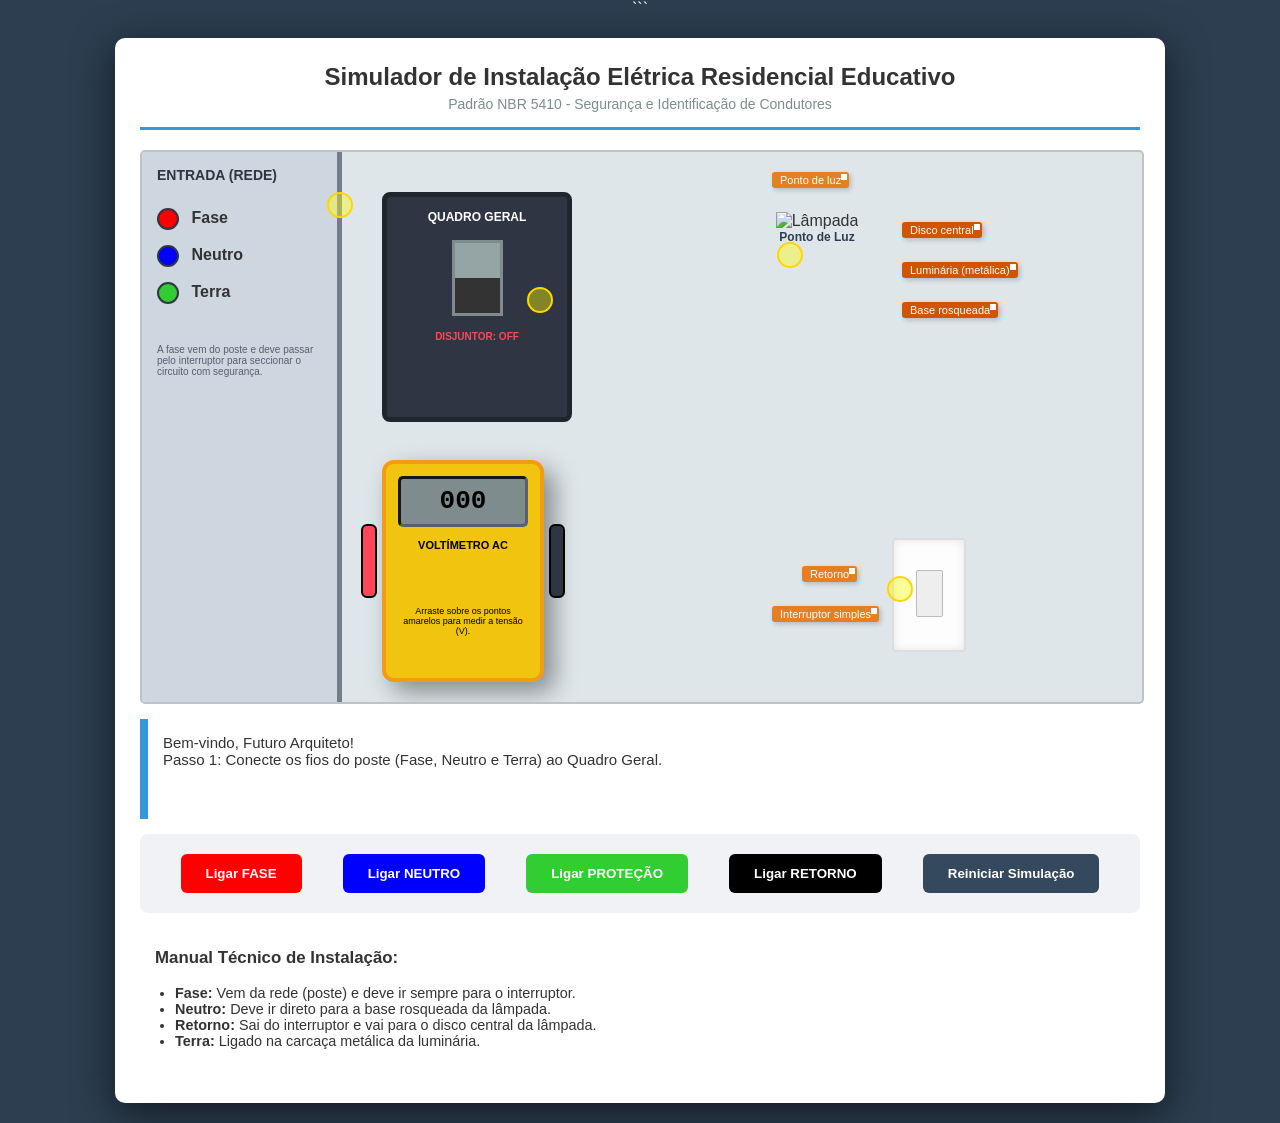
==== commit 6f24c2f0: "Update pagina_cinco.html" ====
--- a/pagina_cinco.html
+++ b/pagina_cinco.html
@@ -63,9 +63,9 @@
             <div style="font-size: 12px; font-weight: bold; color: #2c3e50;">Ponto de Luz</div>
         </div>
 
-        <div id="interruptor-box" onclick="makeConnection('interruptor')" style="position: absolute; cursor: pointer; z-index: 5; bottom: 50px; left: 750px; width: 70px; height: 110px; background: #fdfdfd; border: 2px solid #ddd; border-radius: 4px; box-shadow: inset 0 0 10px rgba(0,0,0,0.1);">
-            <div id="switch-lever" style="width: 25px; height: 45px; background: #eee; border: 1px solid #bbb; margin: 30px auto; cursor: pointer; transition: transform 0.2s;"></div>
-        </div>
+       <div id="interruptor-box" onclick="makeConnection('interruptor')" style="position: absolute; cursor: pointer; z-index: 5; bottom: 50px; left: 750px; width: 70px; height: 110px; background: #fdfdfd; border: 2px solid #ddd; border-radius: 4px; box-shadow: inset 0 0 10px rgba(0,0,0,0.1);">
+    <div id="switch-lever" onclick="event.stopPropagation(); toggleSwitch();" style="width: 25px; height: 45px; background: #eee; border: 1px solid #bbb; margin: 30px auto; cursor: pointer; transition: transform 0.2s; border-radius: 2px;"></div>
+</div>
     </div>
 
     <div id="message-box" style="height: 70px; margin-top: 15px; padding: 15px; background: #fff; border-left: 8px solid #3498db; font-weight: 500; font-size: 15px; color: #333;">
@@ -120,28 +120,7 @@
         msgBox.innerHTML = `Fio <strong>${type.toUpperCase()}</strong> selecionado. Clique no destino para conectar.`;
     }
 
-    function toggleBreaker(e) {
-        e.stopPropagation();
-        if (!connections.posteToQuadro.fase) {
-            msgBox.innerHTML = "❌ <span style='color:red'>ERRO:</span> Não há energia chegando do poste ao quadro!";
-            return;
-        }
-        breakerOn = !breakerOn;
-        const b = document.getElementById('disjuntor-geral');
-        const s = document.getElementById('status-energia');
-        if (breakerOn) {
-            b.classList.add('on');
-            s.innerText = "DISJUNTOR: ON";
-            s.style.color = "#2ecc71";
-            msgBox.innerHTML = "⚡ <strong>Energia armada!</strong> Use o multímetro para testar os pontos de luz.";
-            checkVictory();
-        } else {
-            b.classList.remove('on');
-            s.innerText = "DISJUNTOR: OFF";
-            s.style.color = "#ff4757";
-            document.getElementById('lamp-img').style.filter = "none";
-        }
-    }
+   
 
     function drawLine(x1, y1, x2, y2, color) {
         const line = document.createElementNS('http://www.w3.org/2000/svg', 'line');
@@ -209,12 +188,37 @@
 function triggerShortCircuit() {
     msgBox.innerHTML = "<strong style='color:red;'>💥 ERRO DE CONEXÃO!</strong> Isso causaria um curto-circuito ou choque!";
     const area = document.getElementById('render-area');
-    area.classList.add('short-circuit');
+    area.classList.add('short-circuit-active'); // Changed from 'short-circuit' to 'short-circuit-active'
     
     setTimeout(() => {
-        area.classList.remove('short-circuit');
-        // Optional: Reset logic here if you want them to start over after a shock
+        area.classList.remove('short-circuit-active');
     }, 1000);
+}
+
+// Ensure the breaker logic also updates the visual state correctly
+function toggleBreaker(e) {
+    e.stopPropagation();
+    if (!connections.posteToQuadro.fase) {
+        msgBox.innerHTML = "❌ <span style='color:red'>ERRO:</span> Não há energia chegando do poste ao quadro!";
+        return;
+    }
+    breakerOn = !breakerOn;
+    const b = document.getElementById('disjuntor-geral');
+    const s = document.getElementById('status-energia');
+    const toggle = b.querySelector('.breaker-toggle'); // Locate the inner toggle
+
+    if (breakerOn) {
+        toggle.style.transform = "translateY(-30px)"; // Visual "ON" position
+        s.innerText = "DISJUNTOR: ON";
+        s.style.color = "#2ecc71";
+        msgBox.innerHTML = "⚡ <strong>Energia armada!</strong> Ligue o interruptor.";
+        checkVictory();
+    } else {
+        toggle.style.transform = "translateY(0)"; // Visual "OFF" position
+        s.innerText = "DISJUNTOR: OFF";
+        s.style.color = "#ff4757";
+        document.getElementById('lamp-img').style.filter = "none";
+    }
 }
 
     
